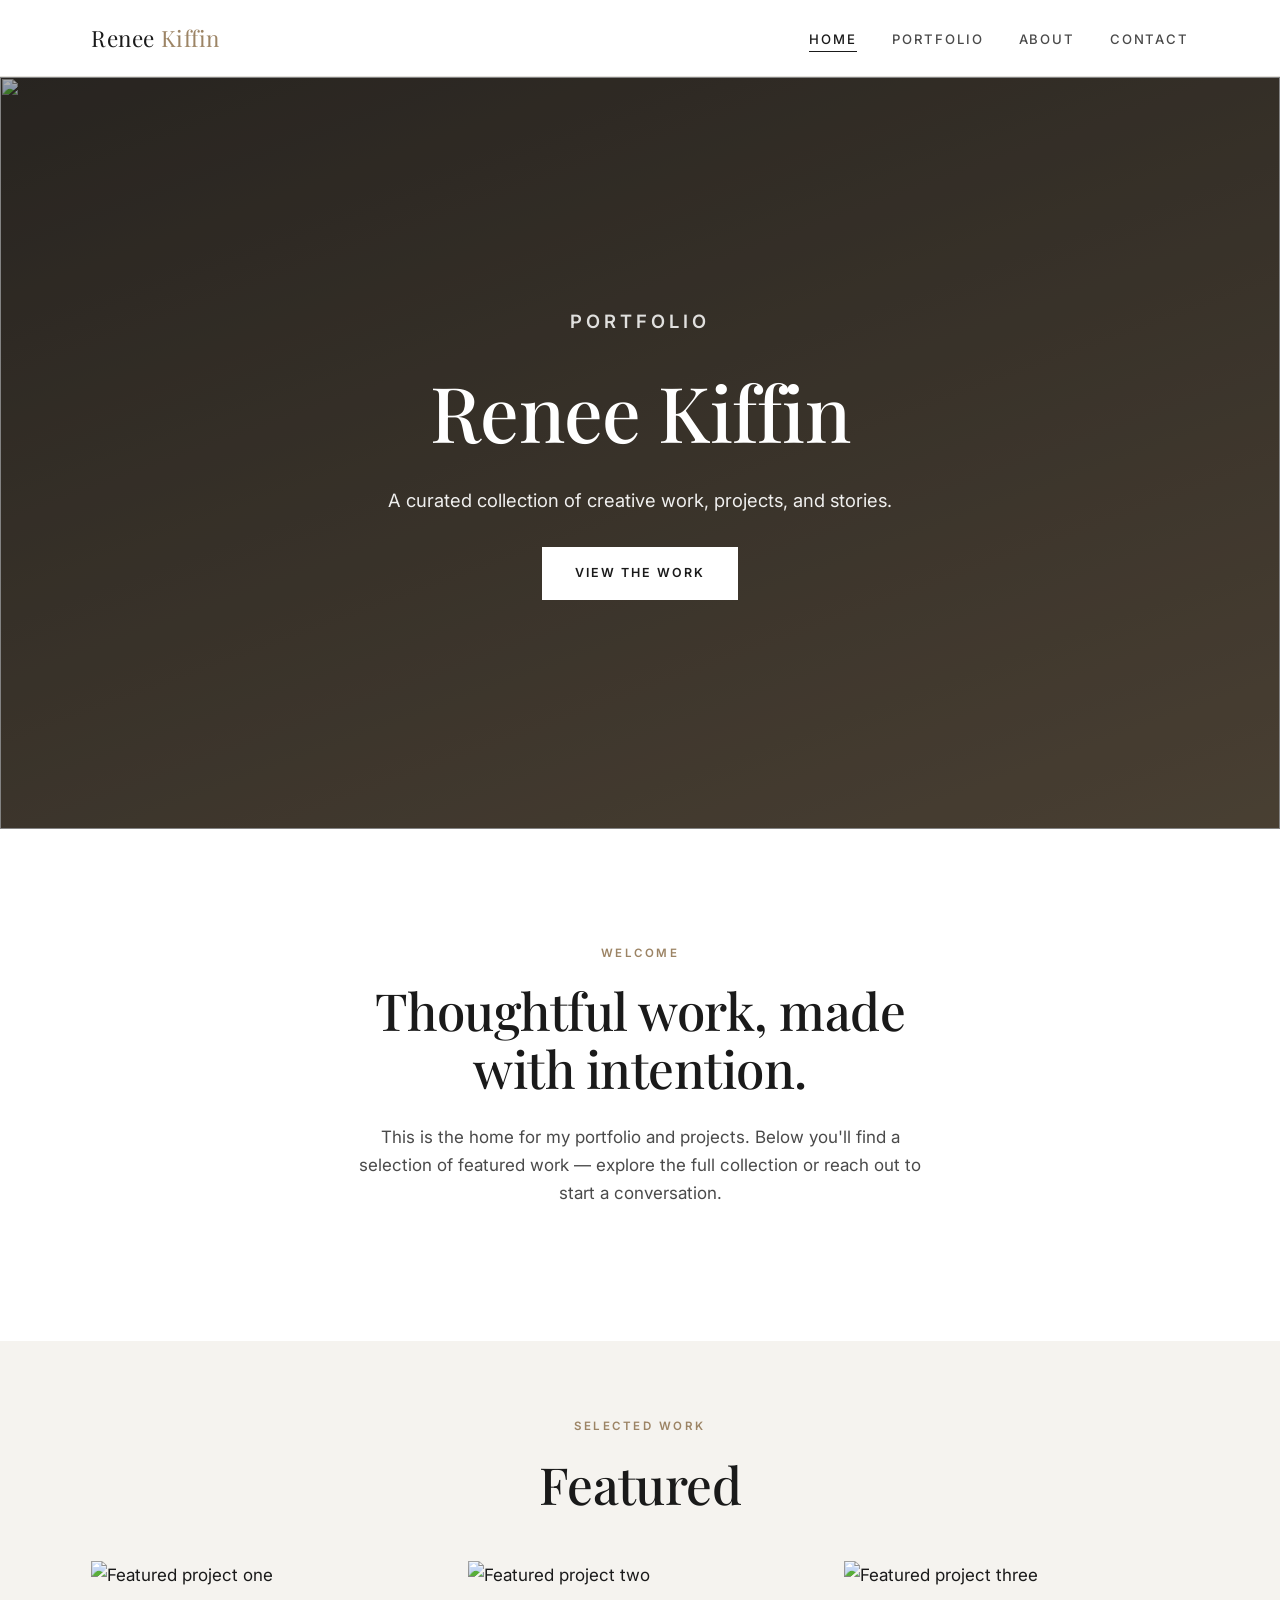
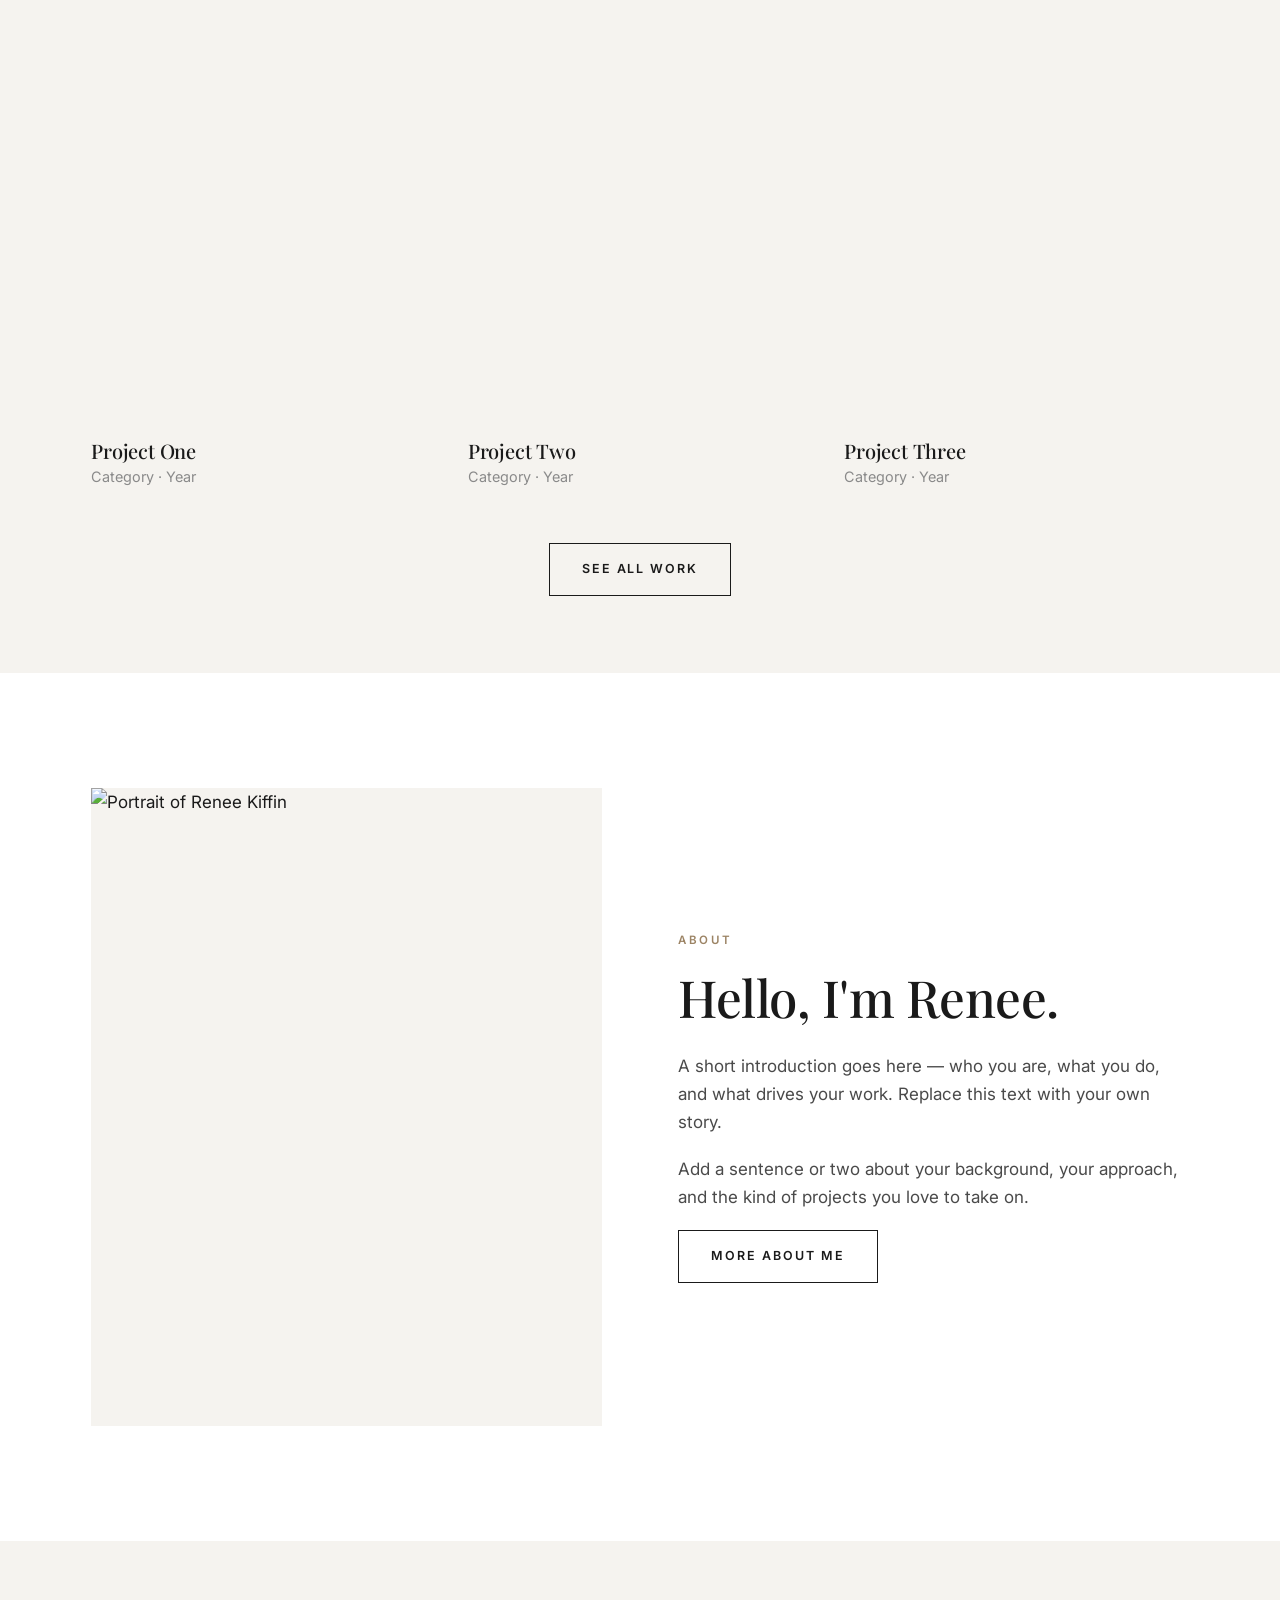
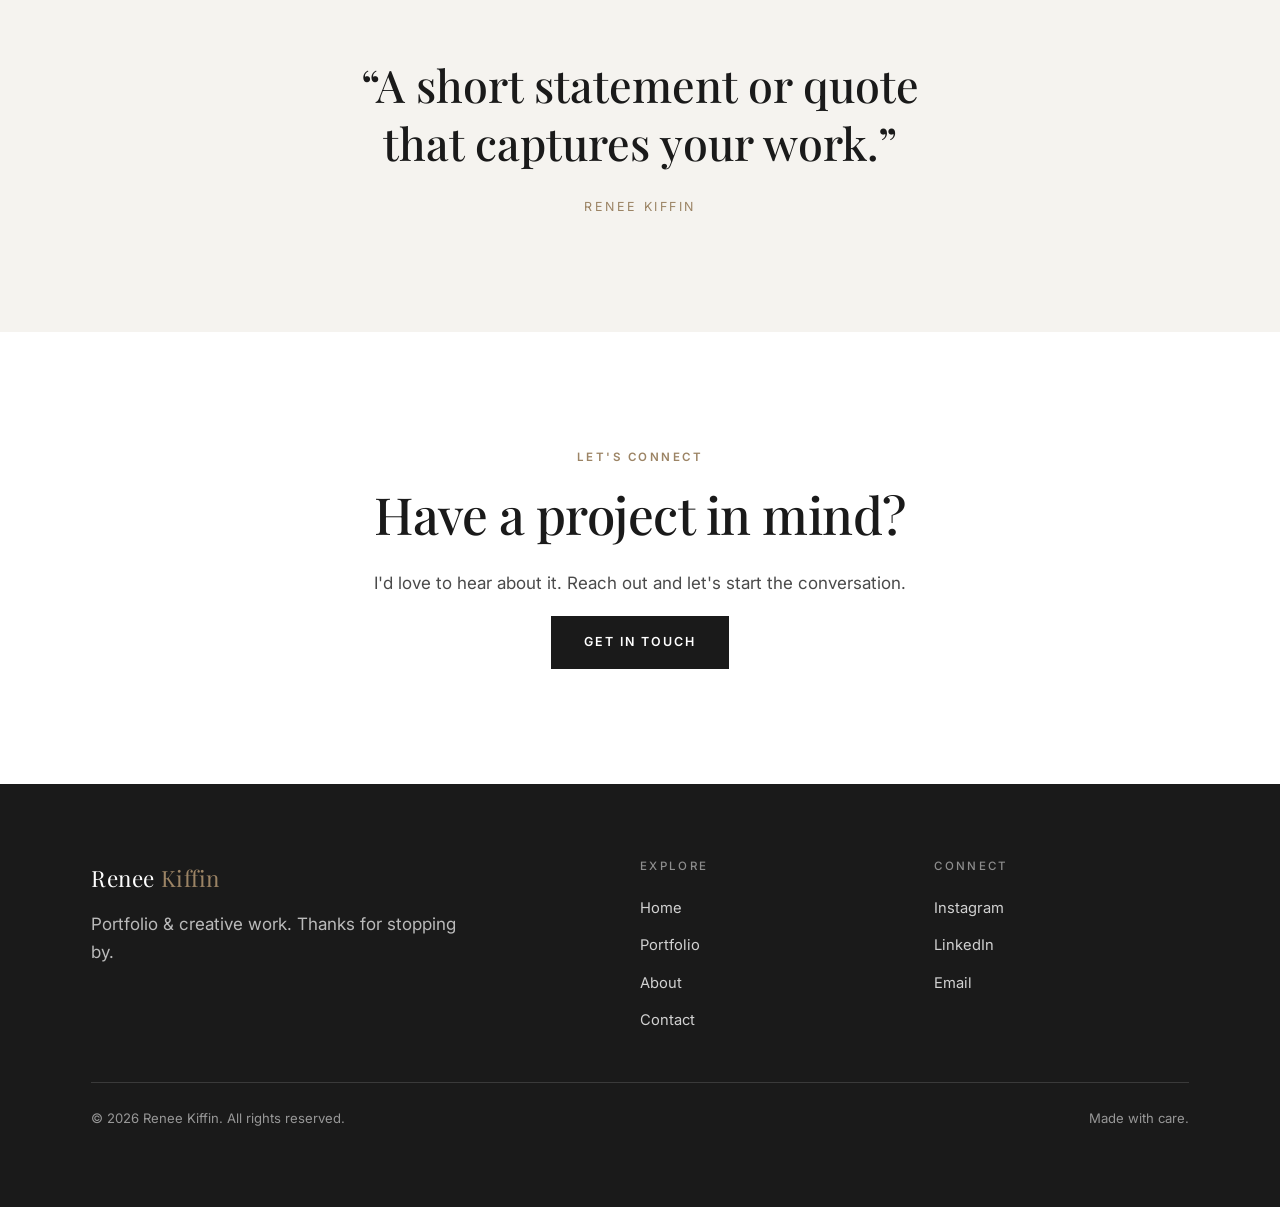
==== index.html @ 694e3717 "Scaffold Squarespace-style portfolio site structure Add a static, dependency-free rebuild of the ren" ====
<!DOCTYPE html>
<html lang="en">
<head>
  <meta charset="UTF-8" />
  <meta name="viewport" content="width=device-width, initial-scale=1.0" />
  <title>Renee Kiffin</title>
  <meta name="description" content="Renee Kiffin — portfolio and creative work." />

  <link rel="preconnect" href="https://fonts.googleapis.com" />
  <link rel="preconnect" href="https://fonts.gstatic.com" crossorigin />
  <link
    href="https://fonts.googleapis.com/css2?family=Playfair+Display:wght@400;500;600&family=Inter:wght@400;500;600&display=swap"
    rel="stylesheet" />
  <link rel="stylesheet" href="css/styles.css" />
</head>
<body>

  <!-- ===================== HEADER ===================== -->
  <header class="site-header">
    <div class="container nav">
      <a class="brand" href="index.html">Renee <span>Kiffin</span></a>
      <button class="nav-toggle" aria-label="Menu" aria-expanded="false">
        <span></span><span></span><span></span>
      </button>
      <ul class="nav-links">
        <li><a href="index.html" aria-current="page">Home</a></li>
        <li><a href="portfolio.html">Portfolio</a></li>
        <li><a href="about.html">About</a></li>
        <li><a href="contact.html">Contact</a></li>
      </ul>
    </div>
  </header>

  <main>
    <!-- ===================== HERO ===================== -->
    <section class="hero">
      <div class="hero__media">
        <img src="images/hero.jpg" alt="" data-ph="Hero image" />
      </div>
      <div class="hero__inner">
        <p class="eyebrow">Portfolio</p>
        <h1>Renee Kiffin</h1>
        <p>A curated collection of creative work, projects, and stories.</p>
        <a class="btn" href="portfolio.html">View the work</a>
      </div>
    </section>

    <!-- ===================== INTRO ===================== -->
    <section class="section">
      <div class="container center measure">
        <p class="eyebrow">Welcome</p>
        <h2>Thoughtful work, made with intention.</h2>
        <p>
          This is the home for my portfolio and projects. Below you'll find a
          selection of featured work — explore the full collection or reach out
          to start a conversation.
        </p>
      </div>
    </section>

    <!-- ===================== FEATURED GRID ===================== -->
    <section class="section section--alt section--tight">
      <div class="container">
        <div class="center" style="margin-bottom: 3rem;">
          <p class="eyebrow">Selected work</p>
          <h2>Featured</h2>
        </div>

        <div class="grid grid--3">
          <a class="card reveal" href="portfolio.html">
            <div class="card__img"><img src="images/featured-1.jpg" alt="Featured project one" data-ph="Featured 1" /></div>
            <div class="card__body"><h3>Project One</h3><p>Category · Year</p></div>
          </a>
          <a class="card reveal" href="portfolio.html">
            <div class="card__img"><img src="images/featured-2.jpg" alt="Featured project two" data-ph="Featured 2" /></div>
            <div class="card__body"><h3>Project Two</h3><p>Category · Year</p></div>
          </a>
          <a class="card reveal" href="portfolio.html">
            <div class="card__img"><img src="images/featured-3.jpg" alt="Featured project three" data-ph="Featured 3" /></div>
            <div class="card__body"><h3>Project Three</h3><p>Category · Year</p></div>
          </a>
        </div>

        <div class="center" style="margin-top: 3rem;">
          <a class="btn btn--ghost" href="portfolio.html">See all work</a>
        </div>
      </div>
    </section>

    <!-- ===================== ABOUT SPLIT ===================== -->
    <section class="section">
      <div class="container split">
        <div class="split__media reveal">
          <img src="images/about-portrait.jpg" alt="Portrait of Renee Kiffin" data-ph="About portrait" />
        </div>
        <div class="reveal">
          <p class="eyebrow">About</p>
          <h2>Hello, I'm Renee.</h2>
          <p>
            A short introduction goes here — who you are, what you do, and what
            drives your work. Replace this text with your own story.
          </p>
          <p>
            Add a sentence or two about your background, your approach, and the
            kind of projects you love to take on.
          </p>
          <a class="btn btn--ghost" href="about.html">More about me</a>
        </div>
      </div>
    </section>

    <!-- ===================== STATEMENT ===================== -->
    <section class="section section--alt statement">
      <div class="container">
        <blockquote>&ldquo;A short statement or quote that captures your work.&rdquo;</blockquote>
        <cite>Renee Kiffin</cite>
      </div>
    </section>

    <!-- ===================== CTA ===================== -->
    <section class="section center">
      <div class="container measure center">
        <p class="eyebrow">Let's connect</p>
        <h2>Have a project in mind?</h2>
        <p>I'd love to hear about it. Reach out and let's start the conversation.</p>
        <a class="btn" href="contact.html">Get in touch</a>
      </div>
    </section>
  </main>

  <!-- ===================== FOOTER ===================== -->
  <footer class="site-footer">
    <div class="container">
      <div class="footer-grid">
        <div>
          <a class="brand" href="index.html">Renee <span>Kiffin</span></a>
          <p style="color: rgba(255,255,255,.7); max-width: 34ch;">
            Portfolio &amp; creative work. Thanks for stopping by.
          </p>
        </div>
        <div>
          <h4>Explore</h4>
          <ul class="footer-links">
            <li><a href="index.html">Home</a></li>
            <li><a href="portfolio.html">Portfolio</a></li>
            <li><a href="about.html">About</a></li>
            <li><a href="contact.html">Contact</a></li>
          </ul>
        </div>
        <div>
          <h4>Connect</h4>
          <ul class="footer-links">
            <li><a href="#">Instagram</a></li>
            <li><a href="#">LinkedIn</a></li>
            <li><a href="contact.html">Email</a></li>
          </ul>
        </div>
      </div>
      <div class="footer-bottom">
        <span>&copy; <span data-year>2026</span> Renee Kiffin. All rights reserved.</span>
        <span>Made with care.</span>
      </div>
    </div>
  </footer>

  <script src="js/main.js"></script>
</body>
</html>
---- css/styles.css ----
/* ==========================================================================
   Renee Kiffin — Portfolio
   Squarespace-style static clone
   Design tokens + base styles + components
   ========================================================================== */

:root {
  /* Palette */
  --color-bg: #ffffff;
  --color-bg-alt: #f5f3ef;
  --color-ink: #1a1a1a;
  --color-ink-soft: #4a4a4a;
  --color-muted: #8a8a8a;
  --color-line: #e4e1db;
  --color-accent: #9c8465;

  /* Typography */
  --font-display: "Playfair Display", Georgia, "Times New Roman", serif;
  --font-body: "Inter", -apple-system, BlinkMacSystemFont, "Segoe UI", Helvetica, Arial, sans-serif;

  /* Layout */
  --maxw: 1200px;
  --gutter: clamp(1.25rem, 4vw, 4rem);
  --nav-h: 76px;

  /* Motion */
  --ease: cubic-bezier(0.22, 1, 0.36, 1);
}

/* ------- Reset-ish ------- */
*,
*::before,
*::after { box-sizing: border-box; }

html { -webkit-text-size-adjust: 100%; scroll-behavior: smooth; }

body {
  margin: 0;
  font-family: var(--font-body);
  color: var(--color-ink);
  background: var(--color-bg);
  line-height: 1.65;
  font-size: 17px;
  -webkit-font-smoothing: antialiased;
}

img { max-width: 100%; display: block; }

a { color: inherit; text-decoration: none; }

h1, h2, h3, h4 {
  font-family: var(--font-display);
  font-weight: 500;
  line-height: 1.12;
  margin: 0 0 0.5em;
  letter-spacing: -0.01em;
}

h1 { font-size: clamp(2.6rem, 6vw, 5rem); }
h2 { font-size: clamp(2rem, 4vw, 3.25rem); }
h3 { font-size: clamp(1.4rem, 2.4vw, 1.9rem); }

p { margin: 0 0 1.1em; color: var(--color-ink-soft); }

.eyebrow {
  font-family: var(--font-body);
  text-transform: uppercase;
  letter-spacing: 0.22em;
  font-size: 0.72rem;
  font-weight: 600;
  color: var(--color-accent);
  margin: 0 0 1.2rem;
}

/* ------- Layout helpers ------- */
.container {
  width: 100%;
  max-width: var(--maxw);
  margin-inline: auto;
  padding-inline: var(--gutter);
}

.section { padding-block: clamp(4rem, 9vw, 8rem); }
.section--alt { background: var(--color-bg-alt); }
.section--tight { padding-block: clamp(3rem, 6vw, 5rem); }

.center { text-align: center; }
.measure { max-width: 62ch; }
.measure.center { margin-inline: auto; }

/* ------- Buttons ------- */
.btn {
  display: inline-block;
  font-family: var(--font-body);
  font-size: 0.78rem;
  font-weight: 600;
  letter-spacing: 0.16em;
  text-transform: uppercase;
  padding: 0.95rem 2rem;
  border: 1px solid var(--color-ink);
  background: var(--color-ink);
  color: #fff;
  transition: background 0.3s var(--ease), color 0.3s var(--ease);
  cursor: pointer;
}
.btn:hover { background: transparent; color: var(--color-ink); }

.btn--ghost {
  background: transparent;
  color: var(--color-ink);
}
.btn--ghost:hover { background: var(--color-ink); color: #fff; }

/* ==========================================================================
   Header / Navigation
   ========================================================================== */
.site-header {
  position: sticky;
  top: 0;
  z-index: 50;
  background: rgba(255, 255, 255, 0.9);
  backdrop-filter: saturate(180%) blur(12px);
  border-bottom: 1px solid var(--color-line);
}

.nav {
  height: var(--nav-h);
  display: flex;
  align-items: center;
  justify-content: space-between;
}

.brand {
  font-family: var(--font-display);
  font-size: 1.4rem;
  letter-spacing: 0.02em;
}
.brand span { color: var(--color-accent); }

.nav-links {
  display: flex;
  gap: 2.2rem;
  list-style: none;
  margin: 0;
  padding: 0;
}
.nav-links a {
  font-size: 0.82rem;
  letter-spacing: 0.14em;
  text-transform: uppercase;
  font-weight: 500;
  color: var(--color-ink-soft);
  position: relative;
  padding-block: 0.3rem;
}
.nav-links a::after {
  content: "";
  position: absolute;
  left: 0; bottom: 0;
  width: 100%; height: 1px;
  background: var(--color-ink);
  transform: scaleX(0);
  transform-origin: right;
  transition: transform 0.3s var(--ease);
}
.nav-links a:hover::after,
.nav-links a[aria-current="page"]::after { transform: scaleX(1); transform-origin: left; }
.nav-links a[aria-current="page"] { color: var(--color-ink); }

.nav-toggle {
  display: none;
  background: none;
  border: 0;
  width: 40px; height: 40px;
  cursor: pointer;
  flex-direction: column;
  justify-content: center;
  gap: 5px;
}
.nav-toggle span {
  display: block;
  height: 1.5px;
  width: 24px;
  background: var(--color-ink);
  transition: transform 0.3s var(--ease), opacity 0.3s var(--ease);
}

/* ==========================================================================
   Hero
   ========================================================================== */
.hero {
  position: relative;
  min-height: calc(92vh - var(--nav-h));
  display: grid;
  place-items: center;
  text-align: center;
  color: #fff;
  overflow: hidden;
}
.hero__media {
  position: absolute;
  inset: 0;
  background: linear-gradient(160deg, #3a352f, #6b5d4a);
}
.hero__media img {
  width: 100%;
  height: 100%;
  object-fit: cover;
}
.hero__media::after {
  content: "";
  position: absolute;
  inset: 0;
  background: rgba(0, 0, 0, 0.32);
}
.hero__inner {
  position: relative;
  z-index: 2;
  padding-inline: var(--gutter);
  max-width: 900px;
}
.hero .eyebrow { color: rgba(255, 255, 255, 0.85); }
.hero h1 { color: #fff; margin-bottom: 0.4em; }
.hero p { color: rgba(255, 255, 255, 0.92); font-size: 1.15rem; margin-bottom: 2rem; }
.hero .btn { border-color: #fff; background: #fff; color: var(--color-ink); }
.hero .btn:hover { background: transparent; color: #fff; }

/* ==========================================================================
   Intro / About split
   ========================================================================== */
.split {
  display: grid;
  grid-template-columns: 1fr 1fr;
  gap: clamp(2rem, 6vw, 5rem);
  align-items: center;
}
.split--reverse .split__media { order: 2; }
.split__media {
  aspect-ratio: 4 / 5;
  background: var(--color-bg-alt);
  overflow: hidden;
}
.split__media img { width: 100%; height: 100%; object-fit: cover; }

/* ==========================================================================
   Gallery grid
   ========================================================================== */
.grid {
  display: grid;
  grid-template-columns: repeat(auto-fill, minmax(280px, 1fr));
  gap: clamp(1rem, 2.5vw, 2rem);
}
.grid--3 { grid-template-columns: repeat(3, 1fr); }
.grid--2 { grid-template-columns: repeat(2, 1fr); }

.card {
  display: block;
  position: relative;
  overflow: hidden;
  background: var(--color-bg-alt);
}
.card__img {
  aspect-ratio: 3 / 4;
  overflow: hidden;
}
.card--wide .card__img { aspect-ratio: 3 / 2; }
.card__img img {
  width: 100%;
  height: 100%;
  object-fit: cover;
  transition: transform 0.7s var(--ease);
}
.card:hover .card__img img { transform: scale(1.05); }
.card__body {
  padding: 1.2rem 0 0.4rem;
}
.card__body h3 { margin-bottom: 0.15em; font-size: 1.25rem; }
.card__body p { margin: 0; font-size: 0.9rem; color: var(--color-muted); }

/* ==========================================================================
   Image placeholder styling (before real images are added)
   ========================================================================== */
.ph {
  width: 100%;
  height: 100%;
  min-height: 220px;
  display: grid;
  place-items: center;
  background:
    repeating-linear-gradient(
      45deg,
      #ece8e1,
      #ece8e1 12px,
      #e4dfd6 12px,
      #e4dfd6 24px
    );
  color: var(--color-muted);
  font-size: 0.75rem;
  letter-spacing: 0.16em;
  text-transform: uppercase;
  text-align: center;
  padding: 1rem;
}

/* ==========================================================================
   Quote / statement band
   ========================================================================== */
.statement {
  text-align: center;
}
.statement blockquote {
  font-family: var(--font-display);
  font-size: clamp(1.6rem, 3.6vw, 2.8rem);
  line-height: 1.28;
  margin: 0 auto;
  max-width: 20ch;
  font-weight: 500;
}
.statement cite {
  display: block;
  margin-top: 1.6rem;
  font-family: var(--font-body);
  font-style: normal;
  font-size: 0.78rem;
  letter-spacing: 0.2em;
  text-transform: uppercase;
  color: var(--color-accent);
}

/* ==========================================================================
   Contact / form
   ========================================================================== */
.form {
  display: grid;
  gap: 1.4rem;
  max-width: 640px;
  margin-inline: auto;
}
.form__row {
  display: grid;
  grid-template-columns: 1fr 1fr;
  gap: 1.4rem;
}
.field { display: grid; gap: 0.5rem; }
.field label {
  font-size: 0.72rem;
  letter-spacing: 0.16em;
  text-transform: uppercase;
  font-weight: 600;
  color: var(--color-ink-soft);
}
.field input,
.field textarea {
  font-family: var(--font-body);
  font-size: 1rem;
  padding: 0.85rem 1rem;
  border: 1px solid var(--color-line);
  background: var(--color-bg);
  color: var(--color-ink);
  border-radius: 0;
  transition: border-color 0.25s var(--ease);
}
.field input:focus,
.field textarea:focus { outline: none; border-color: var(--color-ink); }
.field textarea { resize: vertical; min-height: 140px; }

/* ==========================================================================
   Footer
   ========================================================================== */
.site-footer {
  background: var(--color-ink);
  color: rgba(255, 255, 255, 0.8);
  padding-block: clamp(3rem, 6vw, 5rem);
}
.site-footer a { color: #fff; }
.footer-grid {
  display: grid;
  grid-template-columns: 2fr 1fr 1fr;
  gap: 2.5rem;
}
.site-footer h4 {
  font-family: var(--font-body);
  font-size: 0.72rem;
  letter-spacing: 0.2em;
  text-transform: uppercase;
  color: rgba(255, 255, 255, 0.5);
  margin-bottom: 1.2rem;
}
.site-footer .brand { color: #fff; margin-bottom: 0.8rem; display: inline-block; }
.footer-links { list-style: none; margin: 0; padding: 0; display: grid; gap: 0.6rem; }
.footer-links a { color: rgba(255, 255, 255, 0.8); font-size: 0.92rem; }
.footer-links a:hover { color: #fff; }
.footer-bottom {
  margin-top: 3rem;
  padding-top: 1.6rem;
  border-top: 1px solid rgba(255, 255, 255, 0.14);
  display: flex;
  justify-content: space-between;
  gap: 1rem;
  flex-wrap: wrap;
  font-size: 0.82rem;
  color: rgba(255, 255, 255, 0.55);
}

/* ==========================================================================
   Utilities / reveal animation
   ========================================================================== */
.reveal {
  opacity: 0;
  transform: translateY(24px);
  transition: opacity 0.8s var(--ease), transform 0.8s var(--ease);
}
.reveal.is-visible { opacity: 1; transform: none; }

/* ==========================================================================
   Responsive
   ========================================================================== */
@media (max-width: 860px) {
  .nav-links {
    position: fixed;
    inset: var(--nav-h) 0 auto 0;
    background: #fff;
    flex-direction: column;
    gap: 0;
    padding: 1rem var(--gutter) 2rem;
    border-bottom: 1px solid var(--color-line);
    transform: translateY(-120%);
    transition: transform 0.35s var(--ease);
  }
  .nav-links.is-open { transform: translateY(0); }
  .nav-links li { border-bottom: 1px solid var(--color-line); }
  .nav-links a { display: block; padding: 1rem 0; }
  .nav-toggle { display: flex; }

  .split { grid-template-columns: 1fr; }
  .split--reverse .split__media { order: 0; }
  .grid--3, .grid--2 { grid-template-columns: 1fr 1fr; }
  .footer-grid { grid-template-columns: 1fr; gap: 2rem; }
  .form__row { grid-template-columns: 1fr; }
}

@media (max-width: 520px) {
  .grid--3, .grid--2 { grid-template-columns: 1fr; }
}
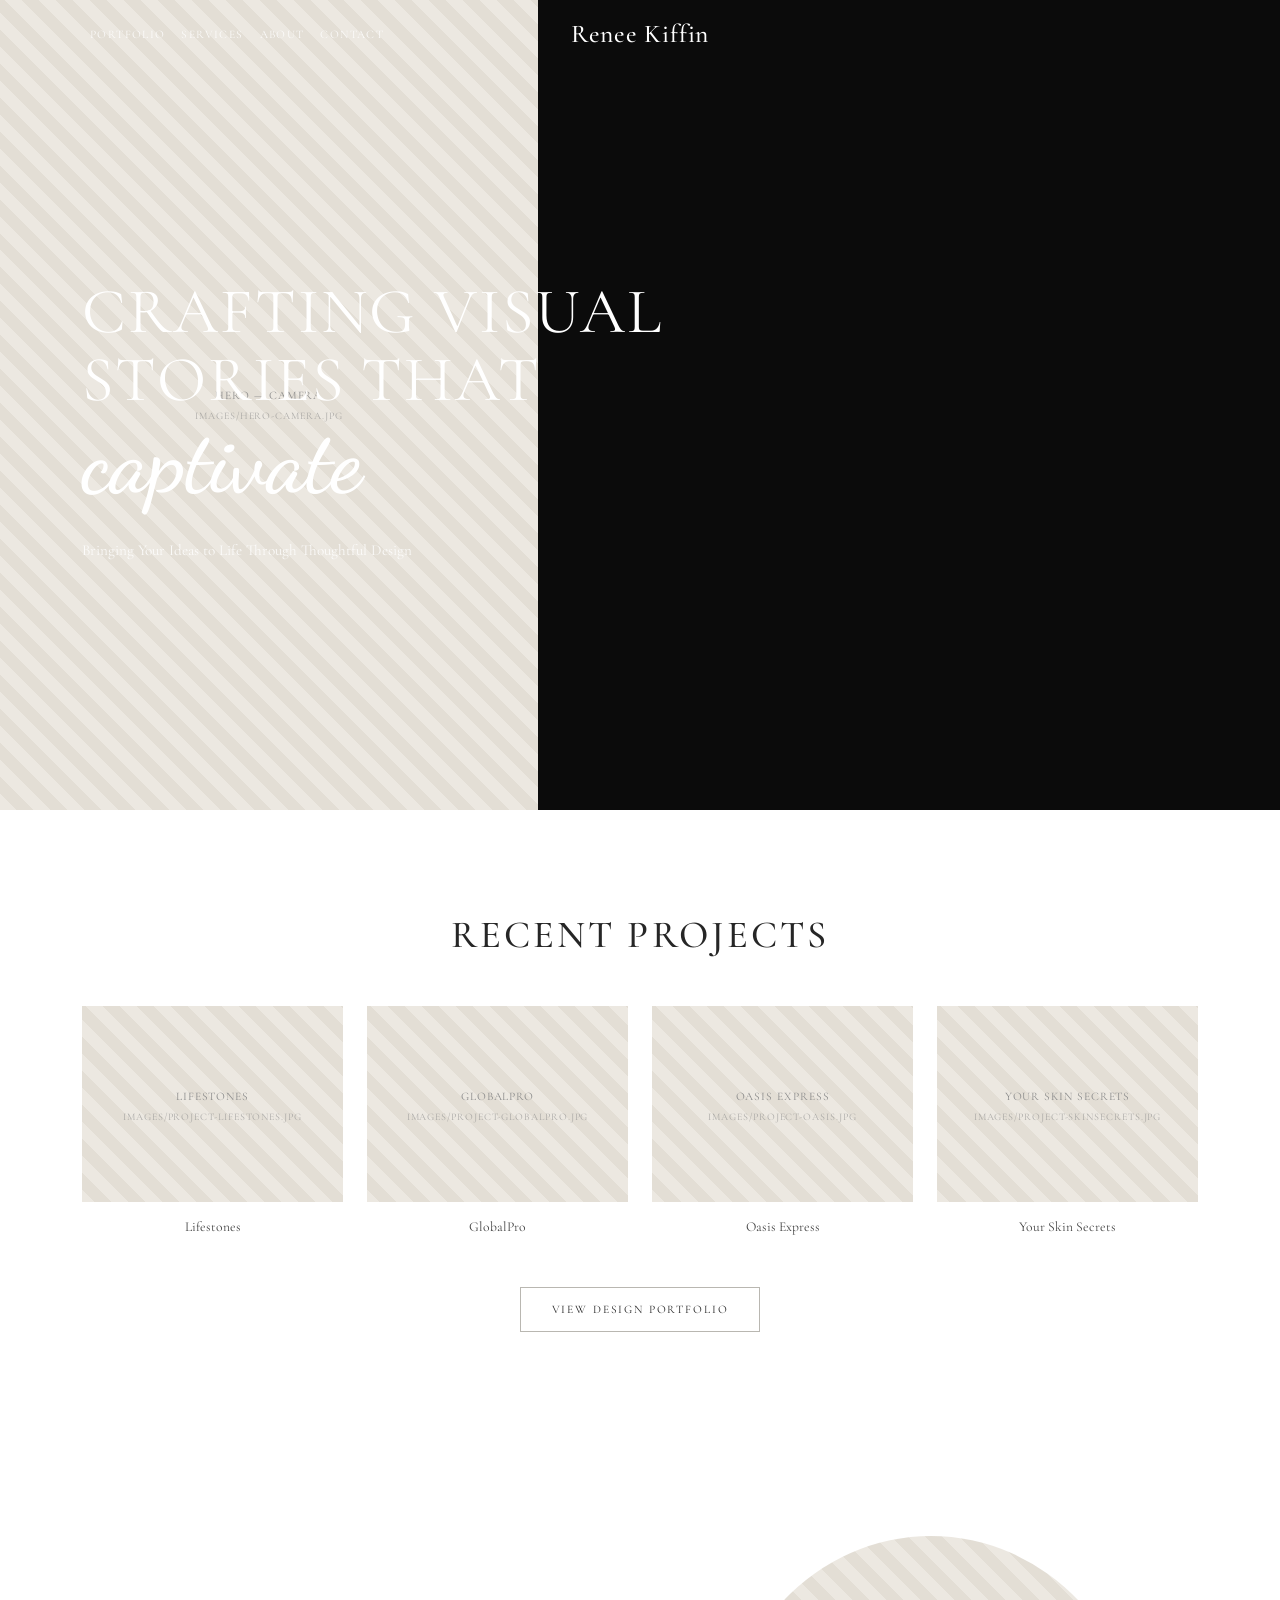
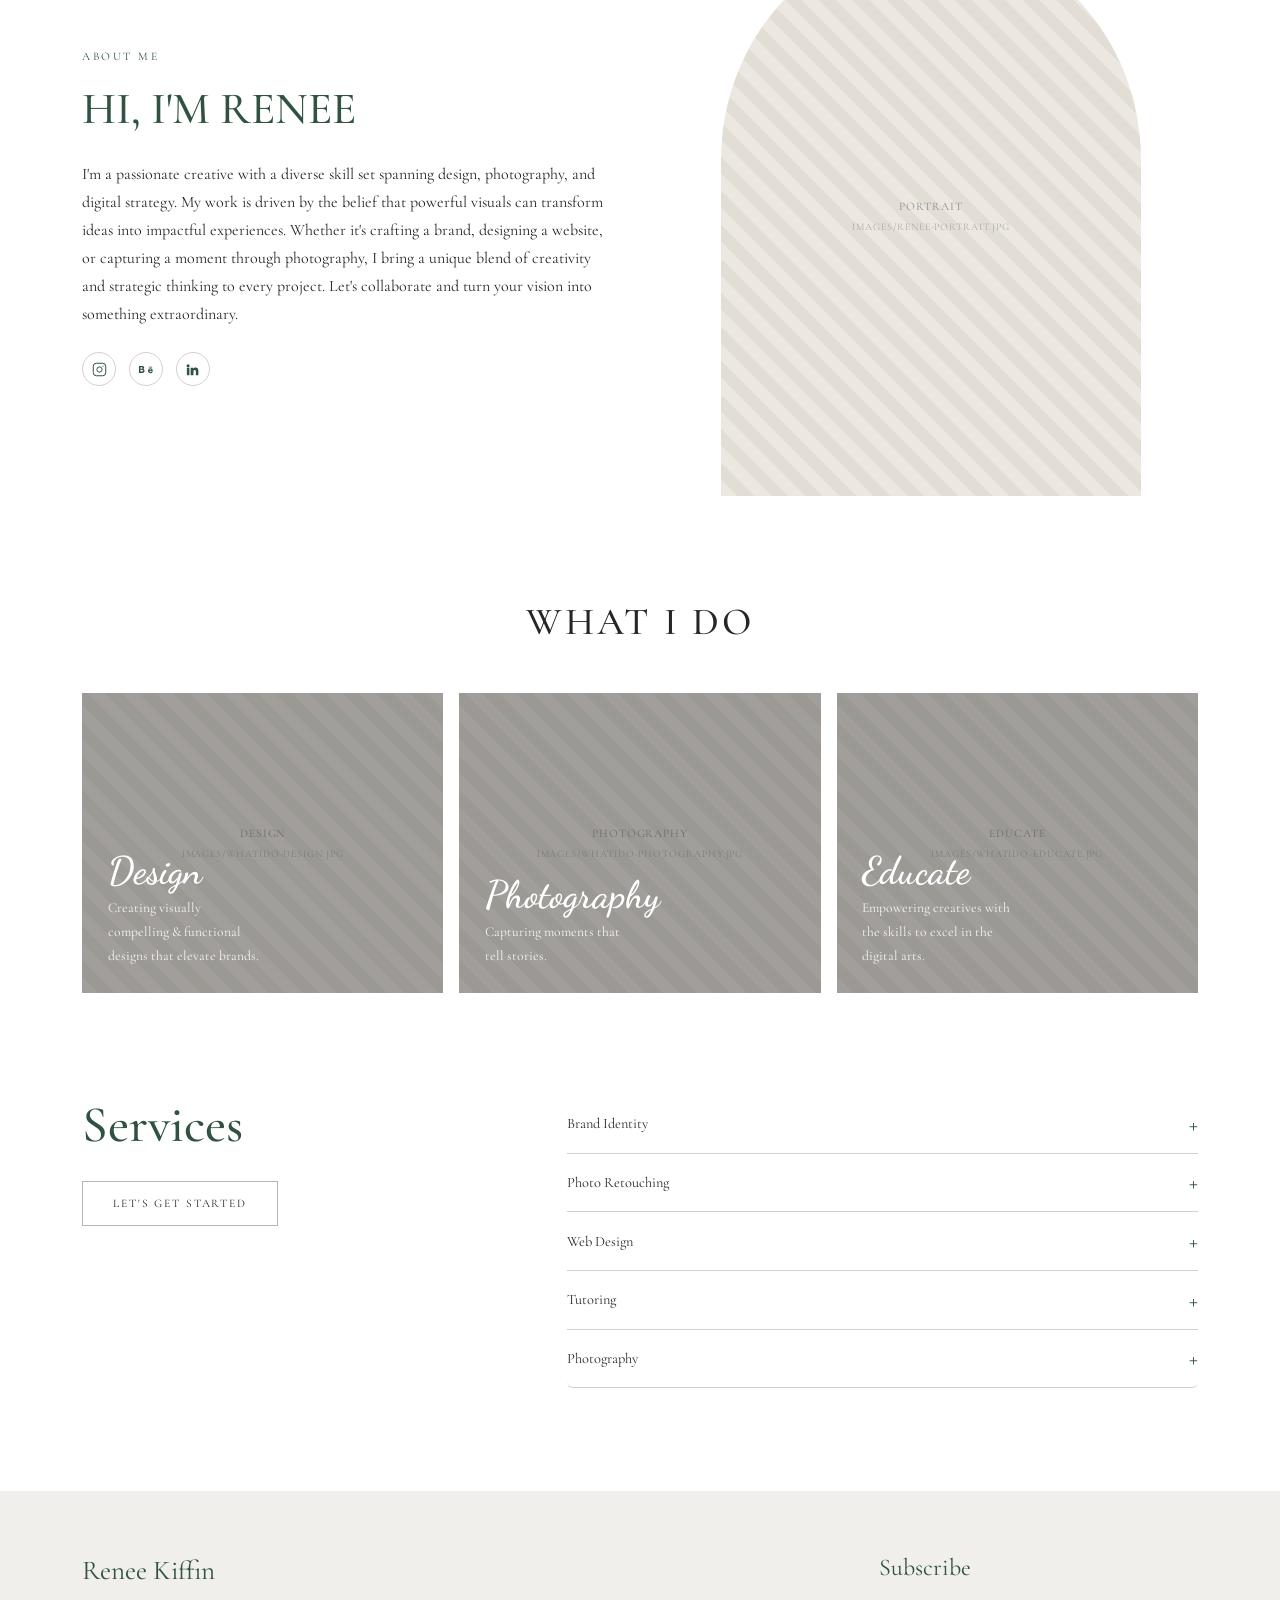
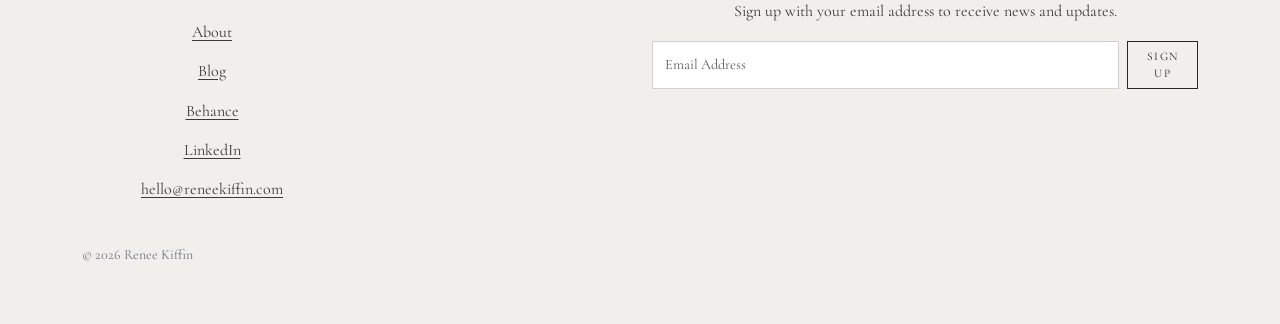
==== commit 9e9392a3: "Rebuild as Bootstrap 5 site matching reneekiffin.com - Vendor Bootstrap 5.3.3 locally (vendor/bootst" ====
--- a/index.html
+++ b/index.html
@@ -4,165 +4,242 @@
   <meta charset="UTF-8" />
   <meta name="viewport" content="width=device-width, initial-scale=1.0" />
   <title>Renee Kiffin</title>
-  <meta name="description" content="Renee Kiffin — portfolio and creative work." />
+  <meta name="description" content="Renee Kiffin — creative specializing in graphic design, photography, and digital strategy." />
 
   <link rel="preconnect" href="https://fonts.googleapis.com" />
   <link rel="preconnect" href="https://fonts.gstatic.com" crossorigin />
-  <link
-    href="https://fonts.googleapis.com/css2?family=Playfair+Display:wght@400;500;600&family=Inter:wght@400;500;600&display=swap"
-    rel="stylesheet" />
-  <link rel="stylesheet" href="css/styles.css" />
+  <link href="https://fonts.googleapis.com/css2?family=Cormorant+Garamond:ital,wght@0,400;0,500;0,600;1,500&family=Dancing+Script:wght@500;600;700&family=Cutive+Mono&display=swap" rel="stylesheet" />
+  <link rel="stylesheet" href="vendor/bootstrap/bootstrap.min.css" />
+  <link rel="stylesheet" href="css/custom.css" />
 </head>
 <body>
 
-  <!-- ===================== HEADER ===================== -->
-  <header class="site-header">
-    <div class="container nav">
-      <a class="brand" href="index.html">Renee <span>Kiffin</span></a>
-      <button class="nav-toggle" aria-label="Menu" aria-expanded="false">
-        <span></span><span></span><span></span>
-      </button>
-      <ul class="nav-links">
-        <li><a href="index.html" aria-current="page">Home</a></li>
-        <li><a href="portfolio.html">Portfolio</a></li>
-        <li><a href="about.html">About</a></li>
-        <li><a href="contact.html">Contact</a></li>
-      </ul>
-    </div>
-  </header>
-
-  <main>
-    <!-- ===================== HERO ===================== -->
-    <section class="hero">
-      <div class="hero__media">
-        <img src="images/hero.jpg" alt="" data-ph="Hero image" />
-      </div>
-      <div class="hero__inner">
-        <p class="eyebrow">Portfolio</p>
-        <h1>Renee Kiffin</h1>
-        <p>A curated collection of creative work, projects, and stories.</p>
-        <a class="btn" href="portfolio.html">View the work</a>
-      </div>
-    </section>
-
-    <!-- ===================== INTRO ===================== -->
-    <section class="section">
-      <div class="container center measure">
-        <p class="eyebrow">Welcome</p>
-        <h2>Thoughtful work, made with intention.</h2>
-        <p>
-          This is the home for my portfolio and projects. Below you'll find a
-          selection of featured work — explore the full collection or reach out
-          to start a conversation.
-        </p>
-      </div>
-    </section>
-
-    <!-- ===================== FEATURED GRID ===================== -->
-    <section class="section section--alt section--tight">
-      <div class="container">
-        <div class="center" style="margin-bottom: 3rem;">
-          <p class="eyebrow">Selected work</p>
-          <h2>Featured</h2>
-        </div>
-
-        <div class="grid grid--3">
-          <a class="card reveal" href="portfolio.html">
-            <div class="card__img"><img src="images/featured-1.jpg" alt="Featured project one" data-ph="Featured 1" /></div>
-            <div class="card__body"><h3>Project One</h3><p>Category · Year</p></div>
-          </a>
-          <a class="card reveal" href="portfolio.html">
-            <div class="card__img"><img src="images/featured-2.jpg" alt="Featured project two" data-ph="Featured 2" /></div>
-            <div class="card__body"><h3>Project Two</h3><p>Category · Year</p></div>
-          </a>
-          <a class="card reveal" href="portfolio.html">
-            <div class="card__img"><img src="images/featured-3.jpg" alt="Featured project three" data-ph="Featured 3" /></div>
-            <div class="card__body"><h3>Project Three</h3><p>Category · Year</p></div>
-          </a>
-        </div>
-
-        <div class="center" style="margin-top: 3rem;">
-          <a class="btn btn--ghost" href="portfolio.html">See all work</a>
-        </div>
-      </div>
-    </section>
-
-    <!-- ===================== ABOUT SPLIT ===================== -->
-    <section class="section">
-      <div class="container split">
-        <div class="split__media reveal">
-          <img src="images/about-portrait.jpg" alt="Portrait of Renee Kiffin" data-ph="About portrait" />
-        </div>
-        <div class="reveal">
-          <p class="eyebrow">About</p>
-          <h2>Hello, I'm Renee.</h2>
+  <!-- ===================== HERO + NAV ===================== -->
+  <section class="hero">
+    <div class="hero__img">
+      <img src="images/hero-camera.jpg" alt="Canon camera on a wooden surface" data-ph="Hero — camera" />
+    </div>
+
+    <nav class="navbar navbar-expand-md rk-navbar rk-navbar--over-dark">
+      <div class="container rk-nav-inner">
+        <button class="navbar-toggler" type="button" data-bs-toggle="collapse" data-bs-target="#nav" aria-controls="nav" aria-expanded="false" aria-label="Toggle navigation">
+          <span class="navbar-toggler-icon"></span>
+        </button>
+        <div class="collapse navbar-collapse" id="nav">
+          <ul class="navbar-nav">
+            <li class="nav-item"><a class="nav-link" href="portfolio.html">Portfolio</a></li>
+            <li class="nav-item"><a class="nav-link" href="index.html#services">Services</a></li>
+            <li class="nav-item"><a class="nav-link" href="about.html">About</a></li>
+            <li class="nav-item"><a class="nav-link" href="contact.html">Contact</a></li>
+          </ul>
+        </div>
+        <a class="navbar-brand" href="index.html">Renee Kiffin</a>
+      </div>
+    </nav>
+
+    <div class="container hero__content">
+      <div class="col-lg-9">
+        <h1>Crafting Visual<br />Stories That</h1>
+        <span class="script">captivate</span>
+        <p class="hero__subtitle">Bringing Your Ideas to Life Through Thoughtful Design</p>
+      </div>
+    </div>
+  </section>
+
+  <!-- ===================== RECENT PROJECTS ===================== -->
+  <section class="section">
+    <div class="container">
+      <h2 class="section-label mb-5">Recent Projects</h2>
+      <div class="row g-4">
+        <div class="col-6 col-lg-3">
+          <a class="project" href="portfolio.html">
+            <div class="project__img"><img src="images/project-lifestones.jpg" alt="Lifestones branding" data-ph="Lifestones" /></div>
+            <figcaption>Lifestones</figcaption>
+          </a>
+        </div>
+        <div class="col-6 col-lg-3">
+          <a class="project" href="portfolio.html">
+            <div class="project__img"><img src="images/project-globalpro.jpg" alt="GlobalPro branding" data-ph="GlobalPro" /></div>
+            <figcaption>GlobalPro</figcaption>
+          </a>
+        </div>
+        <div class="col-6 col-lg-3">
+          <a class="project" href="portfolio.html">
+            <div class="project__img"><img src="images/project-oasis.jpg" alt="Oasis Express packaging" data-ph="Oasis Express" /></div>
+            <figcaption>Oasis Express</figcaption>
+          </a>
+        </div>
+        <div class="col-6 col-lg-3">
+          <a class="project" href="portfolio.html">
+            <div class="project__img"><img src="images/project-skinsecrets.jpg" alt="Your Skin Secrets branding" data-ph="Your Skin Secrets" /></div>
+            <figcaption>Your Skin Secrets</figcaption>
+          </a>
+        </div>
+      </div>
+      <div class="text-center mt-5">
+        <a class="btn btn-rk btn-rk-dark" href="portfolio.html">View Design Portfolio</a>
+      </div>
+    </div>
+  </section>
+
+  <!-- ===================== ABOUT ME ===================== -->
+  <section class="section about">
+    <div class="container">
+      <div class="row align-items-center g-5">
+        <div class="col-md-6 order-2 order-md-1">
+          <p class="eyebrow mb-3">About Me</p>
+          <h2 class="mb-4">Hi, I'm Renee</h2>
           <p>
-            A short introduction goes here — who you are, what you do, and what
-            drives your work. Replace this text with your own story.
+            I'm a passionate creative with a diverse skill set spanning design,
+            photography, and digital strategy. My work is driven by the belief
+            that powerful visuals can transform ideas into impactful experiences.
+            Whether it's crafting a brand, designing a website, or capturing a
+            moment through photography, I bring a unique blend of creativity and
+            strategic thinking to every project. Let's collaborate and turn your
+            vision into something extraordinary.
           </p>
-          <p>
-            Add a sentence or two about your background, your approach, and the
-            kind of projects you love to take on.
-          </p>
-          <a class="btn btn--ghost" href="about.html">More about me</a>
-        </div>
-      </div>
-    </section>
-
-    <!-- ===================== STATEMENT ===================== -->
-    <section class="section section--alt statement">
-      <div class="container">
-        <blockquote>&ldquo;A short statement or quote that captures your work.&rdquo;</blockquote>
-        <cite>Renee Kiffin</cite>
-      </div>
-    </section>
-
-    <!-- ===================== CTA ===================== -->
-    <section class="section center">
-      <div class="container measure center">
-        <p class="eyebrow">Let's connect</p>
-        <h2>Have a project in mind?</h2>
-        <p>I'd love to hear about it. Reach out and let's start the conversation.</p>
-        <a class="btn" href="contact.html">Get in touch</a>
-      </div>
-    </section>
-  </main>
+          <div class="social-links mt-4">
+            <a href="#" aria-label="Instagram" title="Instagram">
+              <svg viewBox="0 0 24 24" fill="none" stroke="currentColor" stroke-width="1.6"><rect x="2" y="2" width="20" height="20" rx="5"/><circle cx="12" cy="12" r="4.2"/><circle cx="17.5" cy="6.5" r="1" fill="currentColor" stroke="none"/></svg>
+            </a>
+            <a href="#" aria-label="Behance" title="Behance">
+              <svg viewBox="0 0 24 24" fill="currentColor"><path d="M8.5 11.3c.9-.4 1.4-1.1 1.4-2.1 0-2-1.5-2.7-3.3-2.7H1.5v11h5.2c2 0 3.7-.9 3.7-3.1 0-1.4-.6-2.5-1.9-3.1zM3.9 8.4h2c.8 0 1.4.3 1.4 1.1 0 .8-.5 1.1-1.3 1.1H3.9zm2.3 6.7H3.9v-2.6h2.4c.9 0 1.6.4 1.6 1.3 0 .9-.7 1.3-1.7 1.3zM22.5 8.7h-5V7.4h5zM19.9 10c-2.3 0-3.9 1.7-3.9 4s1.5 4 3.9 4c1.8 0 3.1-.8 3.6-2.4h-2c-.2.5-.8.8-1.5.8-1 0-1.6-.6-1.7-1.6h5.3c.2-2.6-1.2-4.8-3.7-4.8zm-1.6 3.2c.1-.9.7-1.5 1.6-1.5.9 0 1.4.6 1.5 1.5z"/></svg>
+            </a>
+            <a href="#" aria-label="LinkedIn" title="LinkedIn">
+              <svg viewBox="0 0 24 24" fill="currentColor"><path d="M4.98 3.5a2.5 2.5 0 11-.02 5 2.5 2.5 0 01.02-5zM3 9h4v12H3zM9 9h3.8v1.7h.05c.53-1 1.83-2.05 3.77-2.05 4.03 0 4.78 2.65 4.78 6.1V21h-4v-5.4c0-1.3-.02-2.96-1.8-2.96-1.8 0-2.08 1.4-2.08 2.86V21H9z"/></svg>
+            </a>
+          </div>
+        </div>
+        <div class="col-md-6 order-1 order-md-2">
+          <div class="about__portrait mx-auto" style="max-width: 420px;">
+            <img src="images/renee-portrait.jpg" alt="Portrait of Renee Kiffin" data-ph="Portrait" />
+          </div>
+        </div>
+      </div>
+    </div>
+  </section>
+
+  <!-- ===================== WHAT I DO ===================== -->
+  <section class="section pt-0">
+    <div class="container">
+      <h2 class="section-label mb-5">What I Do</h2>
+      <div class="row g-3">
+        <div class="col-md-4">
+          <div class="dothing">
+            <img src="images/whatido-design.jpg" alt="" data-ph="Design" />
+            <div class="dothing__body">
+              <h3>Design</h3>
+              <p>Creating visually compelling &amp; functional designs that elevate brands.</p>
+            </div>
+          </div>
+        </div>
+        <div class="col-md-4">
+          <div class="dothing">
+            <img src="images/whatido-photography.jpg" alt="" data-ph="Photography" />
+            <div class="dothing__body">
+              <h3>Photography</h3>
+              <p>Capturing moments that tell stories.</p>
+            </div>
+          </div>
+        </div>
+        <div class="col-md-4">
+          <div class="dothing">
+            <img src="images/whatido-educate.jpg" alt="" data-ph="Educate" />
+            <div class="dothing__body">
+              <h3>Educate</h3>
+              <p>Empowering creatives with the skills to excel in the digital arts.</p>
+            </div>
+          </div>
+        </div>
+      </div>
+    </div>
+  </section>
+
+  <!-- ===================== SERVICES ===================== -->
+  <section class="section pt-0" id="services">
+    <div class="container">
+      <div class="row g-5">
+        <div class="col-md-5">
+          <h2 class="services__title mb-4">Services</h2>
+          <a class="btn btn-rk btn-rk-dark" href="contact.html">Let's Get Started</a>
+        </div>
+        <div class="col-md-7">
+          <div class="accordion rk-accordion" id="servicesAccordion">
+            <div class="accordion-item">
+              <h2 class="accordion-header">
+                <button class="accordion-button collapsed" type="button" data-bs-toggle="collapse" data-bs-target="#svc1">Brand Identity</button>
+              </h2>
+              <div id="svc1" class="accordion-collapse collapse" data-bs-parent="#servicesAccordion">
+                <div class="accordion-body">Logo design, visual systems, and cohesive brand guidelines that make your business memorable.</div>
+              </div>
+            </div>
+            <div class="accordion-item">
+              <h2 class="accordion-header">
+                <button class="accordion-button collapsed" type="button" data-bs-toggle="collapse" data-bs-target="#svc2">Photo Retouching</button>
+              </h2>
+              <div id="svc2" class="accordion-collapse collapse" data-bs-parent="#servicesAccordion">
+                <div class="accordion-body">Professional editing and retouching to make every image polished and print-ready.</div>
+              </div>
+            </div>
+            <div class="accordion-item">
+              <h2 class="accordion-header">
+                <button class="accordion-button collapsed" type="button" data-bs-toggle="collapse" data-bs-target="#svc3">Web Design</button>
+              </h2>
+              <div id="svc3" class="accordion-collapse collapse" data-bs-parent="#servicesAccordion">
+                <div class="accordion-body">Responsive, thoughtfully designed websites that reflect your brand and convert visitors.</div>
+              </div>
+            </div>
+            <div class="accordion-item">
+              <h2 class="accordion-header">
+                <button class="accordion-button collapsed" type="button" data-bs-toggle="collapse" data-bs-target="#svc4">Tutoring</button>
+              </h2>
+              <div id="svc4" class="accordion-collapse collapse" data-bs-parent="#servicesAccordion">
+                <div class="accordion-body">One-on-one guidance in design tools and creative fundamentals to grow your skills.</div>
+              </div>
+            </div>
+            <div class="accordion-item">
+              <h2 class="accordion-header">
+                <button class="accordion-button collapsed" type="button" data-bs-toggle="collapse" data-bs-target="#svc5">Photography</button>
+              </h2>
+              <div id="svc5" class="accordion-collapse collapse" data-bs-parent="#servicesAccordion">
+                <div class="accordion-body">Product, brand, and lifestyle photography that captures your story authentically.</div>
+              </div>
+            </div>
+          </div>
+        </div>
+      </div>
+    </div>
+  </section>
 
   <!-- ===================== FOOTER ===================== -->
   <footer class="site-footer">
     <div class="container">
-      <div class="footer-grid">
-        <div>
-          <a class="brand" href="index.html">Renee <span>Kiffin</span></a>
-          <p style="color: rgba(255,255,255,.7); max-width: 34ch;">
-            Portfolio &amp; creative work. Thanks for stopping by.
-          </p>
-        </div>
-        <div>
-          <h4>Explore</h4>
-          <ul class="footer-links">
-            <li><a href="index.html">Home</a></li>
-            <li><a href="portfolio.html">Portfolio</a></li>
+      <div class="row gy-4">
+        <div class="col-md-6">
+          <div class="footer-brand mb-4">Renee Kiffin</div>
+          <ul class="footer-links text-center" style="max-width: 260px;">
             <li><a href="about.html">About</a></li>
-            <li><a href="contact.html">Contact</a></li>
+            <li><a href="#">Blog</a></li>
+            <li><a href="#">Behance</a></li>
+            <li><a href="#">LinkedIn</a></li>
+            <li><a href="mailto:hello@reneekiffin.com">hello@reneekiffin.com</a></li>
           </ul>
         </div>
-        <div>
-          <h4>Connect</h4>
-          <ul class="footer-links">
-            <li><a href="#">Instagram</a></li>
-            <li><a href="#">LinkedIn</a></li>
-            <li><a href="contact.html">Email</a></li>
-          </ul>
-        </div>
-      </div>
-      <div class="footer-bottom">
-        <span>&copy; <span data-year>2026</span> Renee Kiffin. All rights reserved.</span>
-        <span>Made with care.</span>
-      </div>
+        <div class="col-md-6 subscribe text-center">
+          <div class="subscribe-title mb-2">Subscribe</div>
+          <p class="mb-3">Sign up with your email address to receive news and updates.</p>
+          <form class="d-flex justify-content-center" data-stub-form="Thanks for subscribing!">
+            <input type="email" class="form-control me-2" placeholder="Email Address" aria-label="Email Address" required />
+            <button class="btn" type="submit">Sign Up</button>
+          </form>
+          <p data-form-note hidden class="mt-2 small text-green mb-0"></p>
+        </div>
+      </div>
+      <div class="mt-4 pt-3 small text-secondary">&copy; <span data-year>2026</span> Renee Kiffin</div>
     </div>
   </footer>
 
+  <script src="vendor/bootstrap/bootstrap.bundle.min.js"></script>
   <script src="js/main.js"></script>
 </body>
 </html>
--- a/css/custom.css
+++ b/css/custom.css
@@ -0,0 +1,398 @@
+/* ==========================================================================
+   Renee Kiffin — Portfolio
+   Custom theme layered on top of Bootstrap 5.
+   All brand tokens (color/type) live here so edits stay in one place.
+   Font pairing: Cormorant Garamond (serif display) + Dancing Script
+   (script accents) + Cutive Mono (typewriter body/UI).
+   ========================================================================== */
+
+/* ---- Brand fonts (self-hosted on Renee's Squarespace CDN) ----------------
+   These are the exact fonts used on reneekiffin.com. To fully self-host them,
+   download each .otf into a local /fonts folder and repoint the src URLs. */
+@font-face {
+  font-family: "Celesta-Medium";
+  src: url("https://static1.squarespace.com/static/661529ae52f1877956f2ce17/t/6622c51a74e9b17a8a8a68e1/1713554714670/Celesta-Medium.otf");
+  font-display: swap;
+}
+@font-face {
+  font-family: "Celesta-Bold";
+  src: url("https://static1.squarespace.com/static/661529ae52f1877956f2ce17/t/6622c51a4e6ac81820e4c54b/1713554714603/Celesta-Bold.otf");
+  font-display: swap;
+}
+@font-face {
+  font-family: "Celesta-Extrabold";
+  src: url("https://static1.squarespace.com/static/661529ae52f1877956f2ce17/t/6622c51a8327f75da80b271d/1713554714669/Celesta-ExtraBold.otf");
+  font-display: swap;
+}
+@font-face {
+  font-family: "Manchester";
+  src: url("https://static1.squarespace.com/static/661529ae52f1877956f2ce17/t/6689c97e8ac6370940a0d2e9/1720306046552/Manchester+Signature+otf.otf");
+  font-display: swap;
+}
+@font-face {
+  font-family: "Lion";
+  src: url("https://static1.squarespace.com/static/661529ae52f1877956f2ce17/t/677c116af139fa72fbcf0791/1736184170498/De+Lionist.otf");
+  font-display: swap;
+}
+@font-face {
+  font-family: "Nine";
+  src: url("https://static1.squarespace.com/static/661529ae52f1877956f2ce17/t/677c13612118aa72a81a9d45/1736184673852/Behind-The-Nineties-Rg.otf");
+  font-display: swap;
+}
+
+:root {
+  --rk-green: #2f5241;        /* primary brand green (headings, footer) */
+  --rk-green-dark: #24402f;
+  --rk-green-deep: #163a2b;   /* portfolio hero band */
+  --rk-black: #0b0b0b;        /* home hero */
+  --rk-gray: #6f6f6f;         /* "What I Do" image panels */
+  --rk-cream: #f1efeb;        /* footer / subscribe background */
+  --rk-line: #d3d1cb;
+  --rk-ink: #262626;
+
+  /* Real brand fonts first, web-font fallbacks second. */
+  --rk-display: "Nine", "Cormorant Garamond", Georgia, "Times New Roman", serif; /* H1 */
+  --rk-celesta: "Celesta-Medium", "Cormorant Garamond", Georgia, serif;          /* h2/h3, body, nav */
+  --rk-celesta-bold: "Celesta-Bold", "Cormorant Garamond", Georgia, serif;
+  --rk-script: "Lion", "Dancing Script", "Segoe Script", cursive;
+
+  /* Back-compat aliases so existing rules keep working */
+  --rk-serif: var(--rk-celesta);
+  --rk-mono: var(--rk-celesta);
+}
+
+/* ---- Base ---- */
+body {
+  font-family: var(--rk-mono);
+  color: var(--rk-ink);
+  font-size: 16px;
+  line-height: 1.75;
+}
+
+.font-serif { font-family: var(--rk-serif); }
+.font-script { font-family: var(--rk-script); }
+.font-mono { font-family: var(--rk-mono); }
+.text-green { color: var(--rk-green) !important; }
+.bg-green { background-color: var(--rk-green) !important; }
+.bg-green-deep { background-color: var(--rk-green-deep) !important; }
+
+h1, .h1 {
+  font-family: var(--rk-display);
+  font-weight: 400;
+  text-transform: uppercase;
+  letter-spacing: 0.03em;
+}
+h2, h3, h4, .h2, .h3 { font-family: var(--rk-celesta); font-weight: 500; }
+
+.eyebrow {
+  text-transform: uppercase;
+  letter-spacing: 0.22em;
+  font-size: 0.72rem;
+  font-weight: 400;
+  color: var(--rk-green);
+}
+
+a { color: var(--rk-green); }
+
+/* ---- Buttons ---- */
+.btn-rk {
+  font-family: var(--rk-mono);
+  font-size: 0.72rem;
+  letter-spacing: 0.16em;
+  text-transform: uppercase;
+  padding: 0.8rem 1.9rem;
+  border-radius: 0;
+  border: 1px solid currentColor;
+  transition: all 0.25s ease;
+}
+.btn-rk-dark { background: transparent; color: var(--rk-ink); border-color: #b9b7b1; }
+.btn-rk-dark:hover { background: var(--rk-ink); color: #fff; border-color: var(--rk-ink); }
+.btn-rk-light { background: transparent; color: #fff; border-color: rgba(255,255,255,0.7); }
+.btn-rk-light:hover { background: #fff; color: var(--rk-black); }
+.btn-rk-green { background: var(--rk-green); color: #fff; border-color: var(--rk-green); }
+.btn-rk-green:hover { background: var(--rk-green-dark); color: #fff; border-color: var(--rk-green-dark); }
+
+/* ---- Image placeholder (shown until a real file is dropped in) ---- */
+.ph {
+  width: 100%;
+  height: 100%;
+  min-height: 200px;
+  display: grid;
+  place-items: center;
+  text-align: center;
+  padding: 1rem;
+  color: #8a8a8a;
+  font-family: var(--rk-mono);
+  font-size: 0.72rem;
+  letter-spacing: 0.08em;
+  text-transform: uppercase;
+  background:
+    repeating-linear-gradient(45deg, #ece8e1, #ece8e1 12px, #e3ded5 12px, #e3ded5 24px);
+}
+
+/* ==========================================================================
+   Navbar — shared. Nav links left, brand centered.
+   Two variants: over-dark (white text) and light (dark text).
+   ========================================================================== */
+.rk-navbar { padding-block: 1.1rem; }
+.rk-navbar .rk-nav-inner { position: relative; }
+.rk-navbar .nav-link {
+  text-transform: uppercase;
+  letter-spacing: 0.12em;
+  font-size: 0.72rem;
+  padding: 0.4rem 0.9rem 0.4rem 0;
+}
+.rk-navbar .navbar-brand {
+  font-family: var(--rk-serif);
+  font-size: 1.6rem;
+  letter-spacing: 0.03em;
+  font-weight: 500;
+}
+@media (min-width: 768px) {
+  .rk-navbar .navbar-brand {
+    position: absolute;
+    left: 50%;
+    top: 50%;
+    transform: translate(-50%, -50%);
+    margin: 0;
+  }
+}
+
+/* over-dark (home, portfolio) */
+.rk-navbar--over-dark {
+  position: absolute;
+  top: 0; left: 0; right: 0;
+  z-index: 20;
+}
+.rk-navbar--over-dark .nav-link { color: rgba(255,255,255,0.88); }
+.rk-navbar--over-dark .nav-link:hover,
+.rk-navbar--over-dark .nav-link.active { color: #fff; }
+.rk-navbar--over-dark .navbar-brand { color: #fff; }
+.rk-navbar--over-dark .navbar-toggler { border-color: rgba(255,255,255,0.4); }
+.rk-navbar--over-dark .navbar-toggler-icon {
+  background-image: url("data:image/svg+xml,%3csvg xmlns='http://www.w3.org/2000/svg' viewBox='0 0 30 30'%3e%3cpath stroke='rgba(255,255,255,0.9)' stroke-linecap='round' stroke-miterlimit='10' stroke-width='2' d='M4 7h22M4 15h22M4 23h22'/%3e%3c/svg%3e");
+}
+
+/* light (about, contact) */
+.rk-navbar--light .nav-link { color: #444; }
+.rk-navbar--light .nav-link:hover,
+.rk-navbar--light .nav-link.active { color: var(--rk-green); text-decoration: underline; text-underline-offset: 4px; }
+.rk-navbar--light .navbar-brand { color: var(--rk-green); }
+
+/* ==========================================================================
+   Home Hero (split camera image / black)
+   ========================================================================== */
+.hero {
+  position: relative;
+  min-height: 90vh;
+  background: var(--rk-black);
+  display: flex;
+  align-items: center;
+  overflow: hidden;
+}
+.hero__img { position: absolute; top: 0; left: 0; bottom: 0; width: 42%; z-index: 1; }
+.hero__img img, .hero__img .ph { width: 100%; height: 100%; object-fit: cover; }
+.hero__content { position: relative; z-index: 5; color: #fff; padding-top: 3rem; }
+.hero h1 {
+  font-family: var(--rk-display);
+  font-size: clamp(2.4rem, 5vw, 4rem);
+  line-height: 1.06;
+  text-transform: uppercase;
+  margin-bottom: 0;
+}
+.hero .script {
+  font-family: var(--rk-script);
+  text-transform: none;
+  font-weight: 600;
+  font-size: clamp(3rem, 7vw, 5.5rem);
+  line-height: 1;
+  display: block;
+  margin: 0.05em 0 0.35em;
+}
+.hero__subtitle { font-family: var(--rk-mono); font-size: 0.95rem; color: rgba(255,255,255,0.85); }
+
+@media (max-width: 767.98px) {
+  .hero { display: block; }
+  .hero__img { position: relative; width: 100%; height: 38vh; }
+  .hero__content { padding: 2.5rem 0 3.5rem; }
+}
+
+/* ==========================================================================
+   Section helpers
+   ========================================================================== */
+.section { padding-block: clamp(3.5rem, 8vw, 6.5rem); }
+.section-label {
+  font-family: var(--rk-serif);
+  text-transform: uppercase;
+  letter-spacing: 0.08em;
+  font-size: clamp(1.6rem, 3.2vw, 2.4rem);
+  text-align: center;
+}
+
+/* ==========================================================================
+   Recent Projects
+   ========================================================================== */
+.project { text-decoration: none; color: inherit; display: block; }
+.project__img { aspect-ratio: 4 / 3; overflow: hidden; background: var(--rk-cream); }
+.project__img img, .project__img .ph {
+  width: 100%; height: 100%; object-fit: cover;
+  transition: transform 0.6s cubic-bezier(0.22,1,0.36,1);
+}
+.project:hover .project__img img { transform: scale(1.04); }
+.project figcaption { text-align: center; margin-top: 0.8rem; font-size: 0.85rem; color: #444; }
+
+/* ==========================================================================
+   About Me (home section)
+   ========================================================================== */
+.about__portrait {
+  border-radius: 50% 50% 0 0 / 40% 40% 0 0;
+  overflow: hidden;
+  aspect-ratio: 3 / 4;
+  background: var(--rk-cream);
+}
+.about__portrait img, .about__portrait .ph { width: 100%; height: 100%; object-fit: cover; }
+.about h2 {
+  color: var(--rk-green);
+  font-size: clamp(2rem, 4vw, 2.8rem);
+  text-transform: uppercase;
+}
+.social-links { display: flex; gap: 0.8rem; }
+.social-links a {
+  width: 34px; height: 34px;
+  display: grid; place-items: center;
+  color: var(--rk-green);
+  border: 1px solid var(--rk-line);
+  border-radius: 50%;
+  transition: background 0.25s, color 0.25s;
+}
+.social-links a:hover { background: var(--rk-green); color: #fff; }
+.social-links svg { width: 15px; height: 15px; }
+
+/* ==========================================================================
+   What I Do
+   ========================================================================== */
+.dothing {
+  position: relative;
+  min-height: 300px;
+  background: var(--rk-gray);
+  overflow: hidden;
+  display: flex;
+  align-items: flex-end;
+  color: #fff;
+}
+.dothing img, .dothing .ph {
+  position: absolute; inset: 0; width: 100%; height: 100%; object-fit: cover; opacity: 0.92;
+}
+.dothing::after { content: ""; position: absolute; inset: 0; background: rgba(70,70,70,0.42); }
+.dothing__body { position: relative; z-index: 2; padding: 1.6rem; }
+.dothing__body h3 { font-family: var(--rk-script); font-weight: 600; font-size: 2.4rem; margin-bottom: 0.1rem; }
+.dothing__body p { font-size: 0.85rem; margin: 0; color: rgba(255,255,255,0.92); max-width: 26ch; }
+
+/* ==========================================================================
+   Services (accordion)
+   ========================================================================== */
+.services__title { color: var(--rk-green); font-size: clamp(2.2rem, 5vw, 3.2rem); }
+.rk-accordion .accordion-item { border: 0; border-bottom: 1px solid var(--rk-line); background: transparent; }
+.rk-accordion .accordion-button {
+  background: transparent; box-shadow: none;
+  font-family: var(--rk-mono); font-size: 0.9rem; color: #2a2a2a; padding: 1.1rem 0;
+}
+.rk-accordion .accordion-button:not(.collapsed) { color: var(--rk-green); }
+.rk-accordion .accordion-button::after {
+  background-image: none; content: "+"; font-size: 1.4rem;
+  width: auto; height: auto; transform: none; color: var(--rk-green); line-height: 1;
+}
+.rk-accordion .accordion-button:not(.collapsed)::after { content: "\2013"; }
+.rk-accordion .accordion-body { padding: 0 0 1.1rem; color: #666; font-size: 0.88rem; }
+
+/* ==========================================================================
+   Page hero (Contact / About headings)
+   ========================================================================== */
+.page-heading {
+  font-family: var(--rk-display);
+  color: var(--rk-green);
+  text-transform: uppercase;
+  font-size: clamp(2.6rem, 6vw, 4.2rem);
+  line-height: 1.02;
+}
+.page-heading .script { font-family: var(--rk-script); text-transform: none; }
+
+/* ==========================================================================
+   Contact form
+   ========================================================================== */
+.rk-form label { font-size: 0.9rem; color: #333; margin-bottom: 0.25rem; }
+.rk-form .form-control,
+.rk-form .form-select {
+  font-family: var(--rk-mono);
+  font-size: 0.92rem;
+  border: 0;
+  border-bottom: 1px solid var(--rk-line);
+  border-radius: 0;
+  padding-left: 0;
+  box-shadow: none;
+  background-color: transparent;
+}
+.rk-form .form-control:focus,
+.rk-form .form-select:focus { box-shadow: none; border-bottom-color: var(--rk-green); }
+.rk-form textarea.form-control { border: 1px solid var(--rk-line); padding: 0.8rem; }
+.rk-form .form-control::placeholder { color: #aaa; }
+.btn-send {
+  font-family: var(--rk-mono);
+  text-transform: uppercase;
+  letter-spacing: 0.12em;
+  font-size: 0.78rem;
+  background: #cfcfcf;
+  color: #fff;
+  border: 0;
+  border-radius: 0;
+  padding: 0.7rem 2rem;
+  transition: background 0.25s ease;
+}
+.btn-send:hover { background: var(--rk-green); color: #fff; }
+.form-fineprint { font-size: 0.72rem; color: #999; line-height: 1.5; }
+
+/* ==========================================================================
+   About page
+   ========================================================================== */
+.about-page__img { background: var(--rk-cream); }
+.about-page__img img, .about-page__img .ph { width: 100%; height: auto; display: block; }
+.about-page__body { color: #2f2f2f; }
+.about-page__body p { margin-bottom: 1.4rem; }
+.about-page__meta { font-size: 0.88rem; }
+.about-page__meta a { display: inline-block; }
+
+/* ==========================================================================
+   Portfolio page
+   ========================================================================== */
+.portfolio-hero { background: var(--rk-green-deep); color: #fff; padding-top: 8rem; }
+.portfolio-hero h1 {
+  font-family: var(--rk-display);
+  text-transform: uppercase;
+  font-size: clamp(2.4rem, 5.5vw, 4rem);
+  line-height: 1.02;
+}
+.portfolio-hero h1 .script { font-family: var(--rk-script); text-transform: none; font-size: 1.3em; }
+.portfolio-hero p { color: rgba(255,255,255,0.85); font-size: 0.95rem; max-width: 60ch; }
+.portfolio-grid .tile { display: block; overflow: hidden; background: var(--rk-cream); }
+.portfolio-grid .tile img, .portfolio-grid .tile .ph {
+  width: 100%; height: 100%; object-fit: cover; aspect-ratio: 4 / 3;
+  transition: transform 0.6s cubic-bezier(0.22,1,0.36,1);
+}
+.portfolio-grid .tile:hover img { transform: scale(1.03); }
+
+/* ==========================================================================
+   Footer
+   ========================================================================== */
+.site-footer { background: var(--rk-cream); padding-block: 3.5rem; color: #3a3a3a; }
+.site-footer .footer-brand { font-family: var(--rk-serif); color: var(--rk-green); font-size: 1.7rem; }
+.site-footer a { color: #3a3a3a; text-decoration: underline; text-underline-offset: 3px; }
+.site-footer a:hover { color: var(--rk-green); }
+.footer-links { list-style: none; padding: 0; margin: 0; display: grid; gap: 0.7rem; }
+.subscribe-title { font-family: var(--rk-serif); color: var(--rk-green); font-size: 1.5rem; }
+.subscribe input { border: 1px solid var(--rk-line); border-radius: 0; background: #fff; font-family: var(--rk-mono); font-size: 0.9rem; }
+.subscribe input:focus { box-shadow: none; border-color: var(--rk-green); }
+.subscribe .btn {
+  border-radius: 0; border: 1px solid var(--rk-ink); background: transparent; color: var(--rk-ink);
+  font-family: var(--rk-mono); text-transform: uppercase; letter-spacing: 0.12em; font-size: 0.72rem;
+}
+.subscribe .btn:hover { background: var(--rk-ink); color: #fff; }
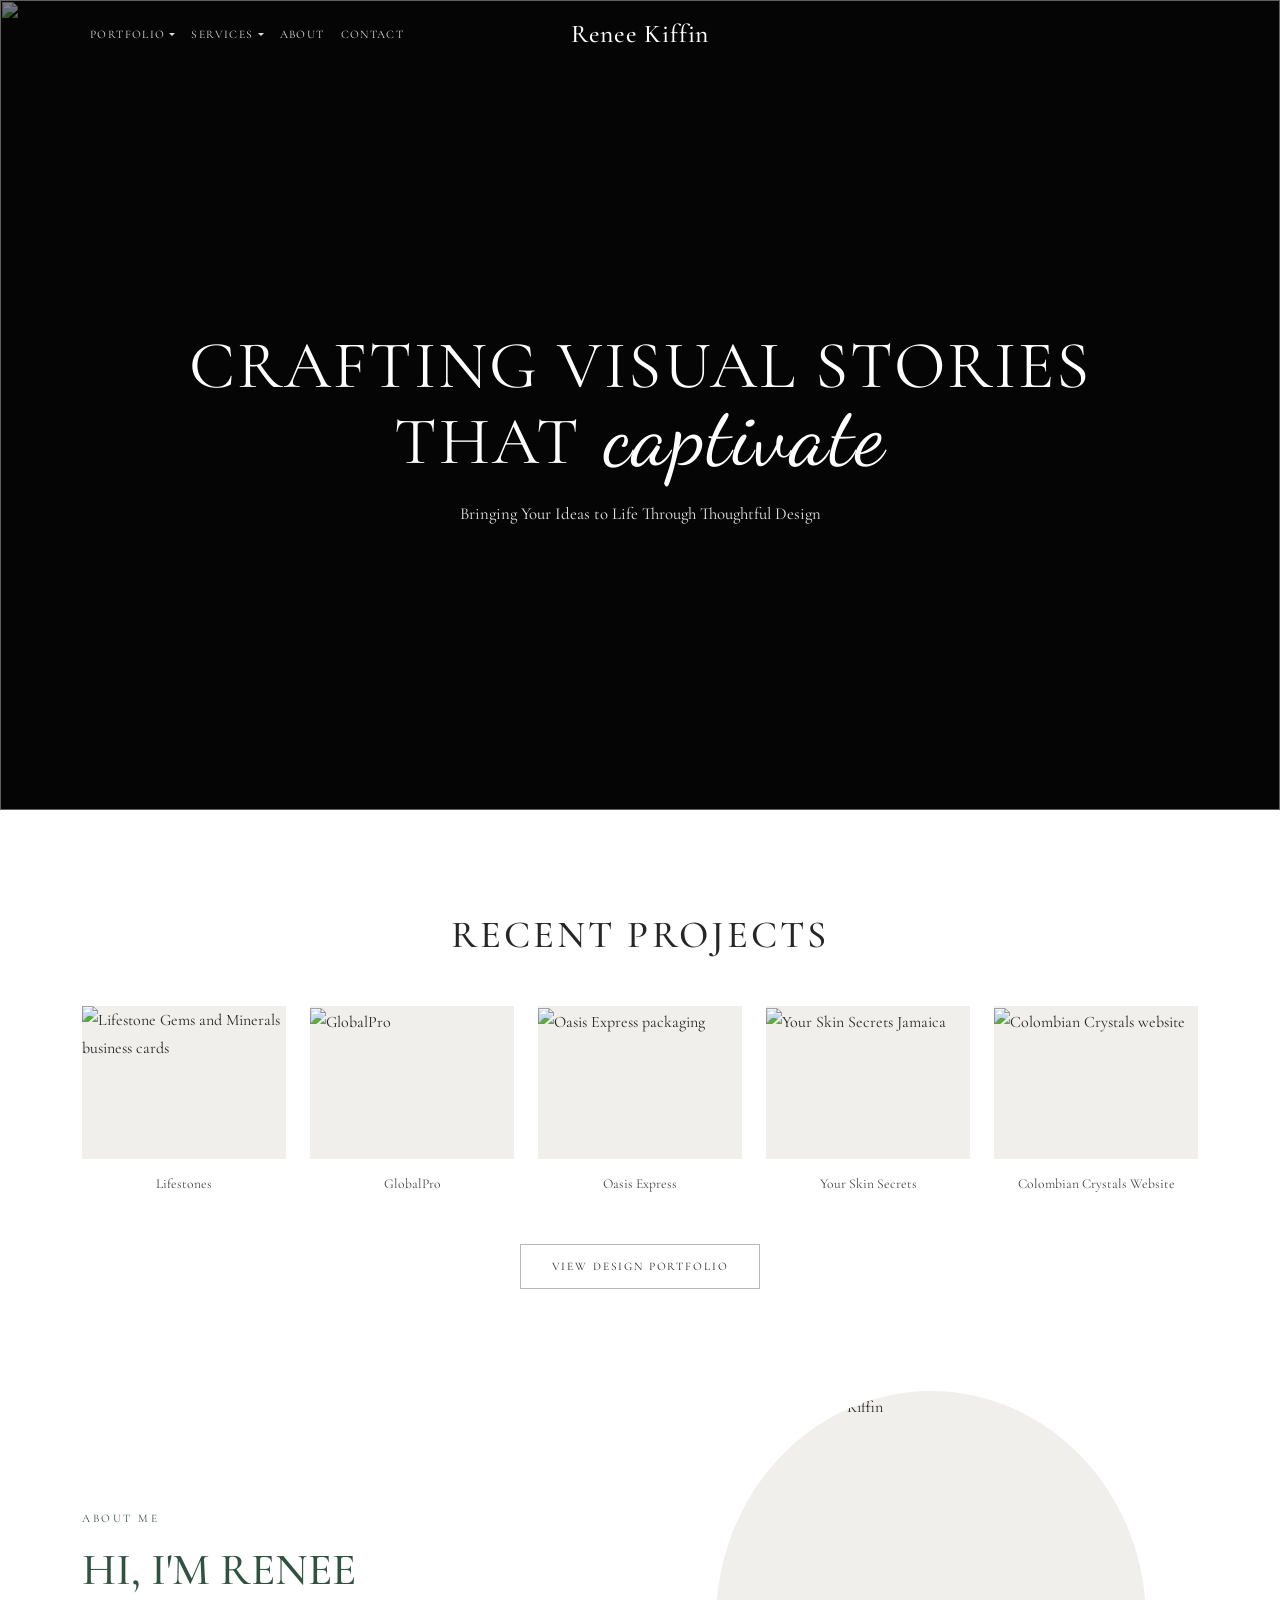
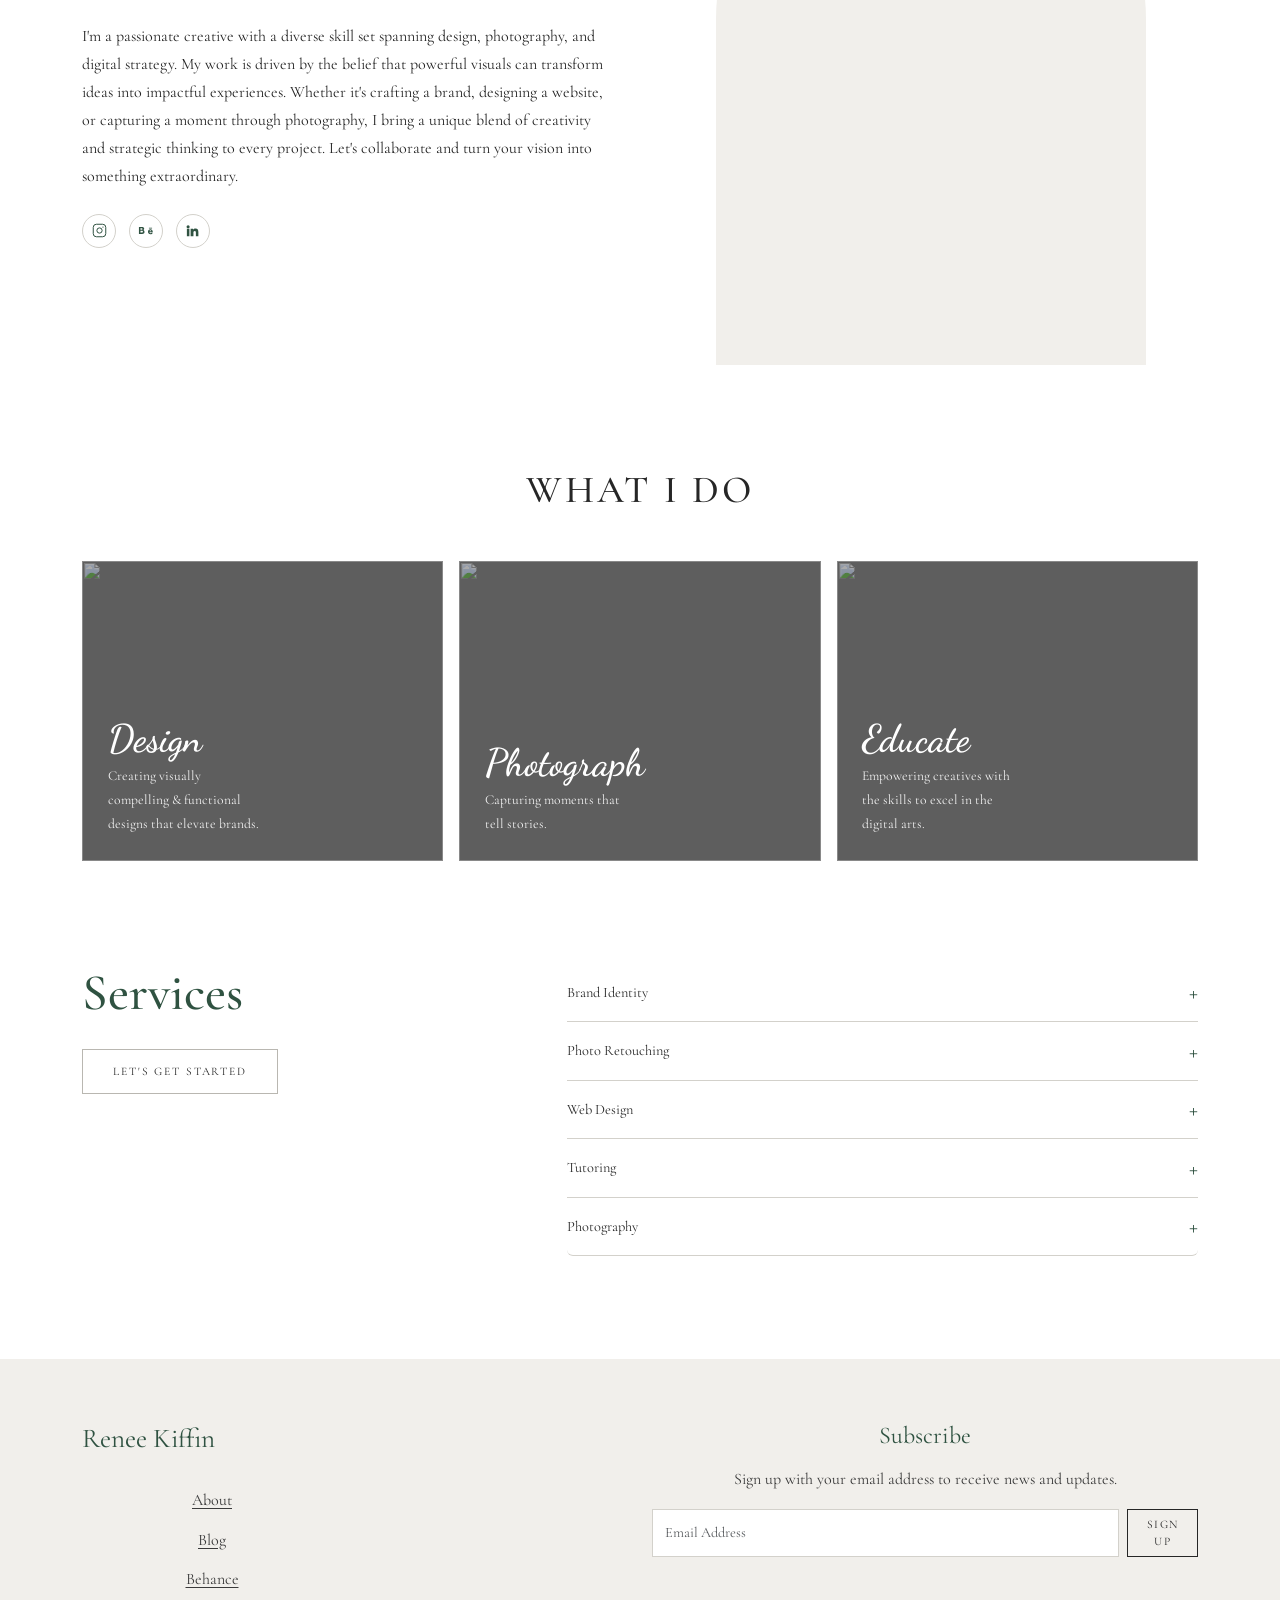
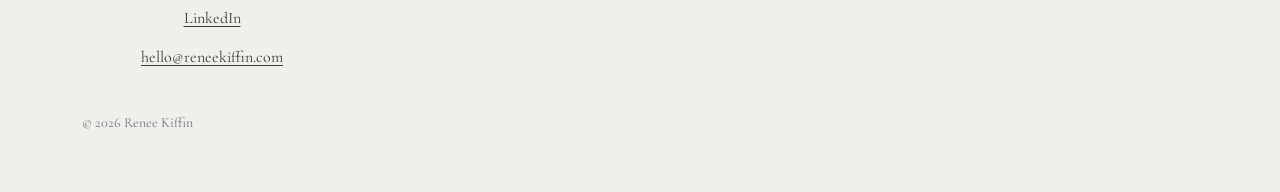
==== commit 3cd97ce1: "Rebuild homepage from real content with live CDN images - Real hero, Recent Projects (5), About Me, " ====
--- a/index.html
+++ b/index.html
@@ -6,8 +6,6 @@
   <title>Renee Kiffin</title>
   <meta name="description" content="Renee Kiffin — creative specializing in graphic design, photography, and digital strategy." />
 
-  <link rel="preconnect" href="https://fonts.googleapis.com" />
-  <link rel="preconnect" href="https://fonts.gstatic.com" crossorigin />
   <link href="https://fonts.googleapis.com/css2?family=Cormorant+Garamond:ital,wght@0,400;0,500;0,600;1,500&family=Dancing+Script:wght@500;600;700&family=Cutive+Mono&display=swap" rel="stylesheet" />
   <link rel="stylesheet" href="vendor/bootstrap/bootstrap.min.css" />
   <link rel="stylesheet" href="css/custom.css" />
@@ -16,19 +14,34 @@
 
   <!-- ===================== HERO + NAV ===================== -->
   <section class="hero">
-    <div class="hero__img">
-      <img src="images/hero-camera.jpg" alt="Canon camera on a wooden surface" data-ph="Hero — camera" />
-    </div>
-
-    <nav class="navbar navbar-expand-md rk-navbar rk-navbar--over-dark">
+    <div class="hero__bg">
+      <img src="https://images.squarespace-cdn.com/content/v1/661529ae52f1877956f2ce17/c0fa5597-355f-48df-b09e-fbd333c16232/IMG_9747.jpg?format=2500w" alt="" />
+    </div>
+
+    <nav class="navbar navbar-expand-lg rk-navbar rk-navbar--over-dark">
       <div class="container rk-nav-inner">
         <button class="navbar-toggler" type="button" data-bs-toggle="collapse" data-bs-target="#nav" aria-controls="nav" aria-expanded="false" aria-label="Toggle navigation">
           <span class="navbar-toggler-icon"></span>
         </button>
         <div class="collapse navbar-collapse" id="nav">
           <ul class="navbar-nav">
-            <li class="nav-item"><a class="nav-link" href="portfolio.html">Portfolio</a></li>
-            <li class="nav-item"><a class="nav-link" href="index.html#services">Services</a></li>
+            <li class="nav-item dropdown">
+              <a class="nav-link dropdown-toggle" href="portfolio.html" role="button" data-bs-toggle="dropdown" aria-expanded="false">Portfolio</a>
+              <ul class="dropdown-menu">
+                <li><a class="dropdown-item" href="portfolio.html">Graphic Design</a></li>
+              </ul>
+            </li>
+            <li class="nav-item dropdown">
+              <a class="nav-link dropdown-toggle" href="#" role="button" data-bs-toggle="dropdown" aria-expanded="false">Services</a>
+              <ul class="dropdown-menu">
+                <li><a class="dropdown-item" href="brand-design.html">Brand Design</a></li>
+                <li><a class="dropdown-item" href="web-design.html">Web Design</a></li>
+                <li><a class="dropdown-item" href="tutoring.html">Tutoring</a></li>
+                <li><a class="dropdown-item" href="photo-retouching.html">Photo Retouching</a></li>
+                <li><a class="dropdown-item" href="photography.html">Photography</a></li>
+                <li><a class="dropdown-item" href="weddings.html">Wedding Stationary</a></li>
+              </ul>
+            </li>
             <li class="nav-item"><a class="nav-link" href="about.html">About</a></li>
             <li class="nav-item"><a class="nav-link" href="contact.html">Contact</a></li>
           </ul>
@@ -37,12 +50,9 @@
       </div>
     </nav>
 
-    <div class="container hero__content">
-      <div class="col-lg-9">
-        <h1>Crafting Visual<br />Stories That</h1>
-        <span class="script">captivate</span>
-        <p class="hero__subtitle">Bringing Your Ideas to Life Through Thoughtful Design</p>
-      </div>
+    <div class="hero__content">
+      <h1>Crafting Visual Stories That <span class="script">Captivate</span></h1>
+      <p class="hero__subtitle">Bringing Your Ideas to Life Through Thoughtful Design</p>
     </div>
   </section>
 
@@ -50,29 +60,35 @@
   <section class="section">
     <div class="container">
       <h2 class="section-label mb-5">Recent Projects</h2>
-      <div class="row g-4">
-        <div class="col-6 col-lg-3">
-          <a class="project" href="portfolio.html">
-            <div class="project__img"><img src="images/project-lifestones.jpg" alt="Lifestones branding" data-ph="Lifestones" /></div>
+      <div class="row row-cols-2 row-cols-md-3 row-cols-lg-5 g-4">
+        <div class="col">
+          <a class="project" href="portfolio.html">
+            <div class="project__img"><img src="https://images.squarespace-cdn.com/content/v1/661529ae52f1877956f2ce17/7935be8d-49a3-426c-89ef-00ca458b6e02/business+cards.png?format=1000w" alt="Lifestone Gems and Minerals business cards" loading="lazy" /></div>
             <figcaption>Lifestones</figcaption>
           </a>
         </div>
-        <div class="col-6 col-lg-3">
-          <a class="project" href="portfolio.html">
-            <div class="project__img"><img src="images/project-globalpro.jpg" alt="GlobalPro branding" data-ph="GlobalPro" /></div>
+        <div class="col">
+          <a class="project" href="portfolio.html">
+            <div class="project__img"><img src="https://images.squarespace-cdn.com/content/v1/661529ae52f1877956f2ce17/f92cbce9-2b09-4e8f-af75-e58baabb6499/PH7A0001.jpg?format=1000w" alt="GlobalPro" loading="lazy" /></div>
             <figcaption>GlobalPro</figcaption>
           </a>
         </div>
-        <div class="col-6 col-lg-3">
-          <a class="project" href="portfolio.html">
-            <div class="project__img"><img src="images/project-oasis.jpg" alt="Oasis Express packaging" data-ph="Oasis Express" /></div>
+        <div class="col">
+          <a class="project" href="portfolio.html">
+            <div class="project__img"><img src="https://images.squarespace-cdn.com/content/v1/661529ae52f1877956f2ce17/4e45651c-8e3a-426f-9f1b-adae38529262/Tropical+Oasis+Express+Box+Mockup.jpg?format=1000w" alt="Oasis Express packaging" loading="lazy" /></div>
             <figcaption>Oasis Express</figcaption>
           </a>
         </div>
-        <div class="col-6 col-lg-3">
-          <a class="project" href="portfolio.html">
-            <div class="project__img"><img src="images/project-skinsecrets.jpg" alt="Your Skin Secrets branding" data-ph="Your Skin Secrets" /></div>
+        <div class="col">
+          <a class="project" href="portfolio.html">
+            <div class="project__img"><img src="https://images.squarespace-cdn.com/content/v1/661529ae52f1877956f2ce17/69a626d0-84db-42c8-acca-89f0ccea9beb/Social+Media+Mockup.jpg?format=1000w" alt="Your Skin Secrets Jamaica" loading="lazy" /></div>
             <figcaption>Your Skin Secrets</figcaption>
+          </a>
+        </div>
+        <div class="col">
+          <a class="project" href="portfolio.html">
+            <div class="project__img"><img src="https://images.squarespace-cdn.com/content/v1/661529ae52f1877956f2ce17/1723751763943-BRH37NY3WQ0Q01DHXGAX/Colombian+Crystals+Website+Mockup.jpg?format=1000w" alt="Colombian Crystals website" loading="lazy" /></div>
+            <figcaption>Colombian Crystals Website</figcaption>
           </a>
         </div>
       </div>
@@ -83,10 +99,10 @@
   </section>
 
   <!-- ===================== ABOUT ME ===================== -->
-  <section class="section about">
+  <section class="section about pt-0">
     <div class="container">
       <div class="row align-items-center g-5">
-        <div class="col-md-6 order-2 order-md-1">
+        <div class="col-md-6">
           <p class="eyebrow mb-3">About Me</p>
           <h2 class="mb-4">Hi, I'm Renee</h2>
           <p>
@@ -99,20 +115,20 @@
             vision into something extraordinary.
           </p>
           <div class="social-links mt-4">
-            <a href="#" aria-label="Instagram" title="Instagram">
+            <a href="http://instagram.com/reneekiffin" target="_blank" rel="noopener" aria-label="Instagram" title="Instagram">
               <svg viewBox="0 0 24 24" fill="none" stroke="currentColor" stroke-width="1.6"><rect x="2" y="2" width="20" height="20" rx="5"/><circle cx="12" cy="12" r="4.2"/><circle cx="17.5" cy="6.5" r="1" fill="currentColor" stroke="none"/></svg>
             </a>
-            <a href="#" aria-label="Behance" title="Behance">
+            <a href="https://www.behance.net/ReneeKiffin" target="_blank" rel="noopener" aria-label="Behance" title="Behance">
               <svg viewBox="0 0 24 24" fill="currentColor"><path d="M8.5 11.3c.9-.4 1.4-1.1 1.4-2.1 0-2-1.5-2.7-3.3-2.7H1.5v11h5.2c2 0 3.7-.9 3.7-3.1 0-1.4-.6-2.5-1.9-3.1zM3.9 8.4h2c.8 0 1.4.3 1.4 1.1 0 .8-.5 1.1-1.3 1.1H3.9zm2.3 6.7H3.9v-2.6h2.4c.9 0 1.6.4 1.6 1.3 0 .9-.7 1.3-1.7 1.3zM22.5 8.7h-5V7.4h5zM19.9 10c-2.3 0-3.9 1.7-3.9 4s1.5 4 3.9 4c1.8 0 3.1-.8 3.6-2.4h-2c-.2.5-.8.8-1.5.8-1 0-1.6-.6-1.7-1.6h5.3c.2-2.6-1.2-4.8-3.7-4.8zm-1.6 3.2c.1-.9.7-1.5 1.6-1.5.9 0 1.4.6 1.5 1.5z"/></svg>
             </a>
-            <a href="#" aria-label="LinkedIn" title="LinkedIn">
+            <a href="https://www.linkedin.com/in/Reneekiffin/" target="_blank" rel="noopener" aria-label="LinkedIn" title="LinkedIn">
               <svg viewBox="0 0 24 24" fill="currentColor"><path d="M4.98 3.5a2.5 2.5 0 11-.02 5 2.5 2.5 0 01.02-5zM3 9h4v12H3zM9 9h3.8v1.7h.05c.53-1 1.83-2.05 3.77-2.05 4.03 0 4.78 2.65 4.78 6.1V21h-4v-5.4c0-1.3-.02-2.96-1.8-2.96-1.8 0-2.08 1.4-2.08 2.86V21H9z"/></svg>
             </a>
           </div>
         </div>
-        <div class="col-md-6 order-1 order-md-2">
-          <div class="about__portrait mx-auto" style="max-width: 420px;">
-            <img src="images/renee-portrait.jpg" alt="Portrait of Renee Kiffin" data-ph="Portrait" />
+        <div class="col-md-6">
+          <div class="about__portrait mx-auto" style="max-width: 430px;">
+            <img src="https://images.squarespace-cdn.com/content/v1/661529ae52f1877956f2ce17/34ac49cd-d77b-4610-b847-af6c4091e883/Renee+Kiffin+Graphic+Designer+Portrait.jpg?format=1000w" alt="Portrait of Renee Kiffin" loading="lazy" />
           </div>
         </div>
       </div>
@@ -125,31 +141,31 @@
       <h2 class="section-label mb-5">What I Do</h2>
       <div class="row g-3">
         <div class="col-md-4">
-          <div class="dothing">
-            <img src="images/whatido-design.jpg" alt="" data-ph="Design" />
+          <a class="dothing" href="portfolio.html">
+            <img src="https://images.squarespace-cdn.com/content/v1/661529ae52f1877956f2ce17/3bb65c81-2178-4f32-9eba-eef30ccc24f8/IMG_9756.jpg?format=1000w" alt="" loading="lazy" />
             <div class="dothing__body">
               <h3>Design</h3>
               <p>Creating visually compelling &amp; functional designs that elevate brands.</p>
             </div>
-          </div>
+          </a>
         </div>
         <div class="col-md-4">
-          <div class="dothing">
-            <img src="images/whatido-photography.jpg" alt="" data-ph="Photography" />
+          <a class="dothing" href="photography.html">
+            <img src="https://images.squarespace-cdn.com/content/v1/661529ae52f1877956f2ce17/458f23ba-f559-4ad6-ad75-860e31b9b708/IMG_9753.jpg?format=1000w" alt="" loading="lazy" />
             <div class="dothing__body">
-              <h3>Photography</h3>
+              <h3>Photograph</h3>
               <p>Capturing moments that tell stories.</p>
             </div>
-          </div>
+          </a>
         </div>
         <div class="col-md-4">
-          <div class="dothing">
-            <img src="images/whatido-educate.jpg" alt="" data-ph="Educate" />
+          <a class="dothing" href="tutoring.html">
+            <img src="https://images.squarespace-cdn.com/content/v1/661529ae52f1877956f2ce17/731b5278-8485-4eb5-8c72-62e68b49c5b5/IMG_9754.jpg?format=1000w" alt="" loading="lazy" />
             <div class="dothing__body">
               <h3>Educate</h3>
               <p>Empowering creatives with the skills to excel in the digital arts.</p>
             </div>
-          </div>
+          </a>
         </div>
       </div>
     </div>
@@ -161,48 +177,38 @@
       <div class="row g-5">
         <div class="col-md-5">
           <h2 class="services__title mb-4">Services</h2>
-          <a class="btn btn-rk btn-rk-dark" href="contact.html">Let's Get Started</a>
+          <a class="btn btn-rk btn-rk-dark" href="mailto:hello@reneekiffin.com">Let's Get Started</a>
         </div>
         <div class="col-md-7">
           <div class="accordion rk-accordion" id="servicesAccordion">
             <div class="accordion-item">
-              <h2 class="accordion-header">
-                <button class="accordion-button collapsed" type="button" data-bs-toggle="collapse" data-bs-target="#svc1">Brand Identity</button>
-              </h2>
+              <h2 class="accordion-header"><button class="accordion-button collapsed" type="button" data-bs-toggle="collapse" data-bs-target="#svc1">Brand Identity</button></h2>
               <div id="svc1" class="accordion-collapse collapse" data-bs-parent="#servicesAccordion">
-                <div class="accordion-body">Logo design, visual systems, and cohesive brand guidelines that make your business memorable.</div>
-              </div>
-            </div>
-            <div class="accordion-item">
-              <h2 class="accordion-header">
-                <button class="accordion-button collapsed" type="button" data-bs-toggle="collapse" data-bs-target="#svc2">Photo Retouching</button>
-              </h2>
+                <div class="accordion-body">Comprehensive branding packages that include everything from color schemes to typography to establish a cohesive brand image.</div>
+              </div>
+            </div>
+            <div class="accordion-item">
+              <h2 class="accordion-header"><button class="accordion-button collapsed" type="button" data-bs-toggle="collapse" data-bs-target="#svc2">Photo Retouching</button></h2>
               <div id="svc2" class="accordion-collapse collapse" data-bs-parent="#servicesAccordion">
-                <div class="accordion-body">Professional editing and retouching to make every image polished and print-ready.</div>
-              </div>
-            </div>
-            <div class="accordion-item">
-              <h2 class="accordion-header">
-                <button class="accordion-button collapsed" type="button" data-bs-toggle="collapse" data-bs-target="#svc3">Web Design</button>
-              </h2>
+                <div class="accordion-body">Enhancing and perfecting images to ensure they look their best for your brand's needs.</div>
+              </div>
+            </div>
+            <div class="accordion-item">
+              <h2 class="accordion-header"><button class="accordion-button collapsed" type="button" data-bs-toggle="collapse" data-bs-target="#svc3">Web Design</button></h2>
               <div id="svc3" class="accordion-collapse collapse" data-bs-parent="#servicesAccordion">
-                <div class="accordion-body">Responsive, thoughtfully designed websites that reflect your brand and convert visitors.</div>
-              </div>
-            </div>
-            <div class="accordion-item">
-              <h2 class="accordion-header">
-                <button class="accordion-button collapsed" type="button" data-bs-toggle="collapse" data-bs-target="#svc4">Tutoring</button>
-              </h2>
+                <div class="accordion-body">Developing responsive and user-friendly websites that effectively represent your business.</div>
+              </div>
+            </div>
+            <div class="accordion-item">
+              <h2 class="accordion-header"><button class="accordion-button collapsed" type="button" data-bs-toggle="collapse" data-bs-target="#svc4">Tutoring</button></h2>
               <div id="svc4" class="accordion-collapse collapse" data-bs-parent="#servicesAccordion">
-                <div class="accordion-body">One-on-one guidance in design tools and creative fundamentals to grow your skills.</div>
-              </div>
-            </div>
-            <div class="accordion-item">
-              <h2 class="accordion-header">
-                <button class="accordion-button collapsed" type="button" data-bs-toggle="collapse" data-bs-target="#svc5">Photography</button>
-              </h2>
+                <div class="accordion-body">Offering personalized tutoring sessions in graphic design, focusing on tools like Photoshop and Illustrator to help you master your skills.</div>
+              </div>
+            </div>
+            <div class="accordion-item">
+              <h2 class="accordion-header"><button class="accordion-button collapsed" type="button" data-bs-toggle="collapse" data-bs-target="#svc5">Photography</button></h2>
               <div id="svc5" class="accordion-collapse collapse" data-bs-parent="#servicesAccordion">
-                <div class="accordion-body">Product, brand, and lifestyle photography that captures your story authentically.</div>
+                <div class="accordion-body">Offering professional photography services for various needs, including product, portrait, and event photography.</div>
               </div>
             </div>
           </div>
@@ -220,8 +226,8 @@
           <ul class="footer-links text-center" style="max-width: 260px;">
             <li><a href="about.html">About</a></li>
             <li><a href="#">Blog</a></li>
-            <li><a href="#">Behance</a></li>
-            <li><a href="#">LinkedIn</a></li>
+            <li><a href="https://www.behance.net/ReneeKiffin" target="_blank" rel="noopener">Behance</a></li>
+            <li><a href="https://www.linkedin.com/in/Reneekiffin/" target="_blank" rel="noopener">LinkedIn</a></li>
             <li><a href="mailto:hello@reneekiffin.com">hello@reneekiffin.com</a></li>
           </ul>
         </div>
--- a/css/custom.css
+++ b/css/custom.css
@@ -173,6 +173,18 @@
   background-image: url("data:image/svg+xml,%3csvg xmlns='http://www.w3.org/2000/svg' viewBox='0 0 30 30'%3e%3cpath stroke='rgba(255,255,255,0.9)' stroke-linecap='round' stroke-miterlimit='10' stroke-width='2' d='M4 7h22M4 15h22M4 23h22'/%3e%3c/svg%3e");
 }
 
+/* Dropdown folders (Portfolio / Services) */
+.rk-navbar .dropdown-menu {
+  border: 0; border-radius: 0; margin-top: 0.4rem; padding: 0.5rem 0; min-width: 210px;
+  background: #fff; box-shadow: 0 10px 30px rgba(0,0,0,0.12);
+}
+.rk-navbar .dropdown-item {
+  font-family: var(--rk-celesta); text-transform: uppercase; letter-spacing: 0.1em;
+  font-size: 0.72rem; color: #444; padding: 0.55rem 1.3rem;
+}
+.rk-navbar .dropdown-item:hover, .rk-navbar .dropdown-item:focus { background: var(--rk-cream); color: var(--rk-green); }
+.rk-navbar .nav-link.dropdown-toggle::after { vertical-align: 0.15em; margin-left: 0.35em; }
+
 /* light (about, contact) */
 .rk-navbar--light .nav-link { color: #444; }
 .rk-navbar--light .nav-link:hover,
@@ -190,32 +202,27 @@
   align-items: center;
   overflow: hidden;
 }
-.hero__img { position: absolute; top: 0; left: 0; bottom: 0; width: 42%; z-index: 1; }
-.hero__img img, .hero__img .ph { width: 100%; height: 100%; object-fit: cover; }
-.hero__content { position: relative; z-index: 5; color: #fff; padding-top: 3rem; }
+.hero { justify-content: center; text-align: center; color: #fff; }
+.hero__bg { position: absolute; inset: 0; z-index: 1; }
+.hero__bg img, .hero__bg .ph { width: 100%; height: 100%; object-fit: cover; }
+.hero__bg::after { content: ""; position: absolute; inset: 0; background: rgba(0,0,0,0.5); }
+.hero__content { position: relative; z-index: 5; padding: 6rem 1.25rem 3rem; max-width: 1000px; }
 .hero h1 {
   font-family: var(--rk-display);
-  font-size: clamp(2.4rem, 5vw, 4rem);
-  line-height: 1.06;
-  text-transform: uppercase;
-  margin-bottom: 0;
-}
-.hero .script {
+  font-size: clamp(2.4rem, 5.5vw, 4.2rem);
+  line-height: 1.1;
+  text-transform: uppercase;
+  margin-bottom: 0.3em;
+}
+.hero h1 .script {
   font-family: var(--rk-script);
-  text-transform: none;
-  font-weight: 600;
-  font-size: clamp(3rem, 7vw, 5.5rem);
-  line-height: 1;
-  display: block;
-  margin: 0.05em 0 0.35em;
-}
-.hero__subtitle { font-family: var(--rk-mono); font-size: 0.95rem; color: rgba(255,255,255,0.85); }
-
-@media (max-width: 767.98px) {
-  .hero { display: block; }
-  .hero__img { position: relative; width: 100%; height: 38vh; }
-  .hero__content { padding: 2.5rem 0 3.5rem; }
-}
+  text-transform: lowercase;
+  font-size: 1.25em;
+  display: inline-block;
+  margin-left: 0.06em;
+  line-height: 0.8;
+}
+.hero__subtitle { font-family: var(--rk-celesta); font-size: 1.05rem; color: rgba(255,255,255,0.9); margin: 0; }
 
 /* ==========================================================================
    Section helpers
@@ -274,6 +281,7 @@
 .dothing {
   position: relative;
   min-height: 300px;
+  text-decoration: none;
   background: var(--rk-gray);
   overflow: hidden;
   display: flex;
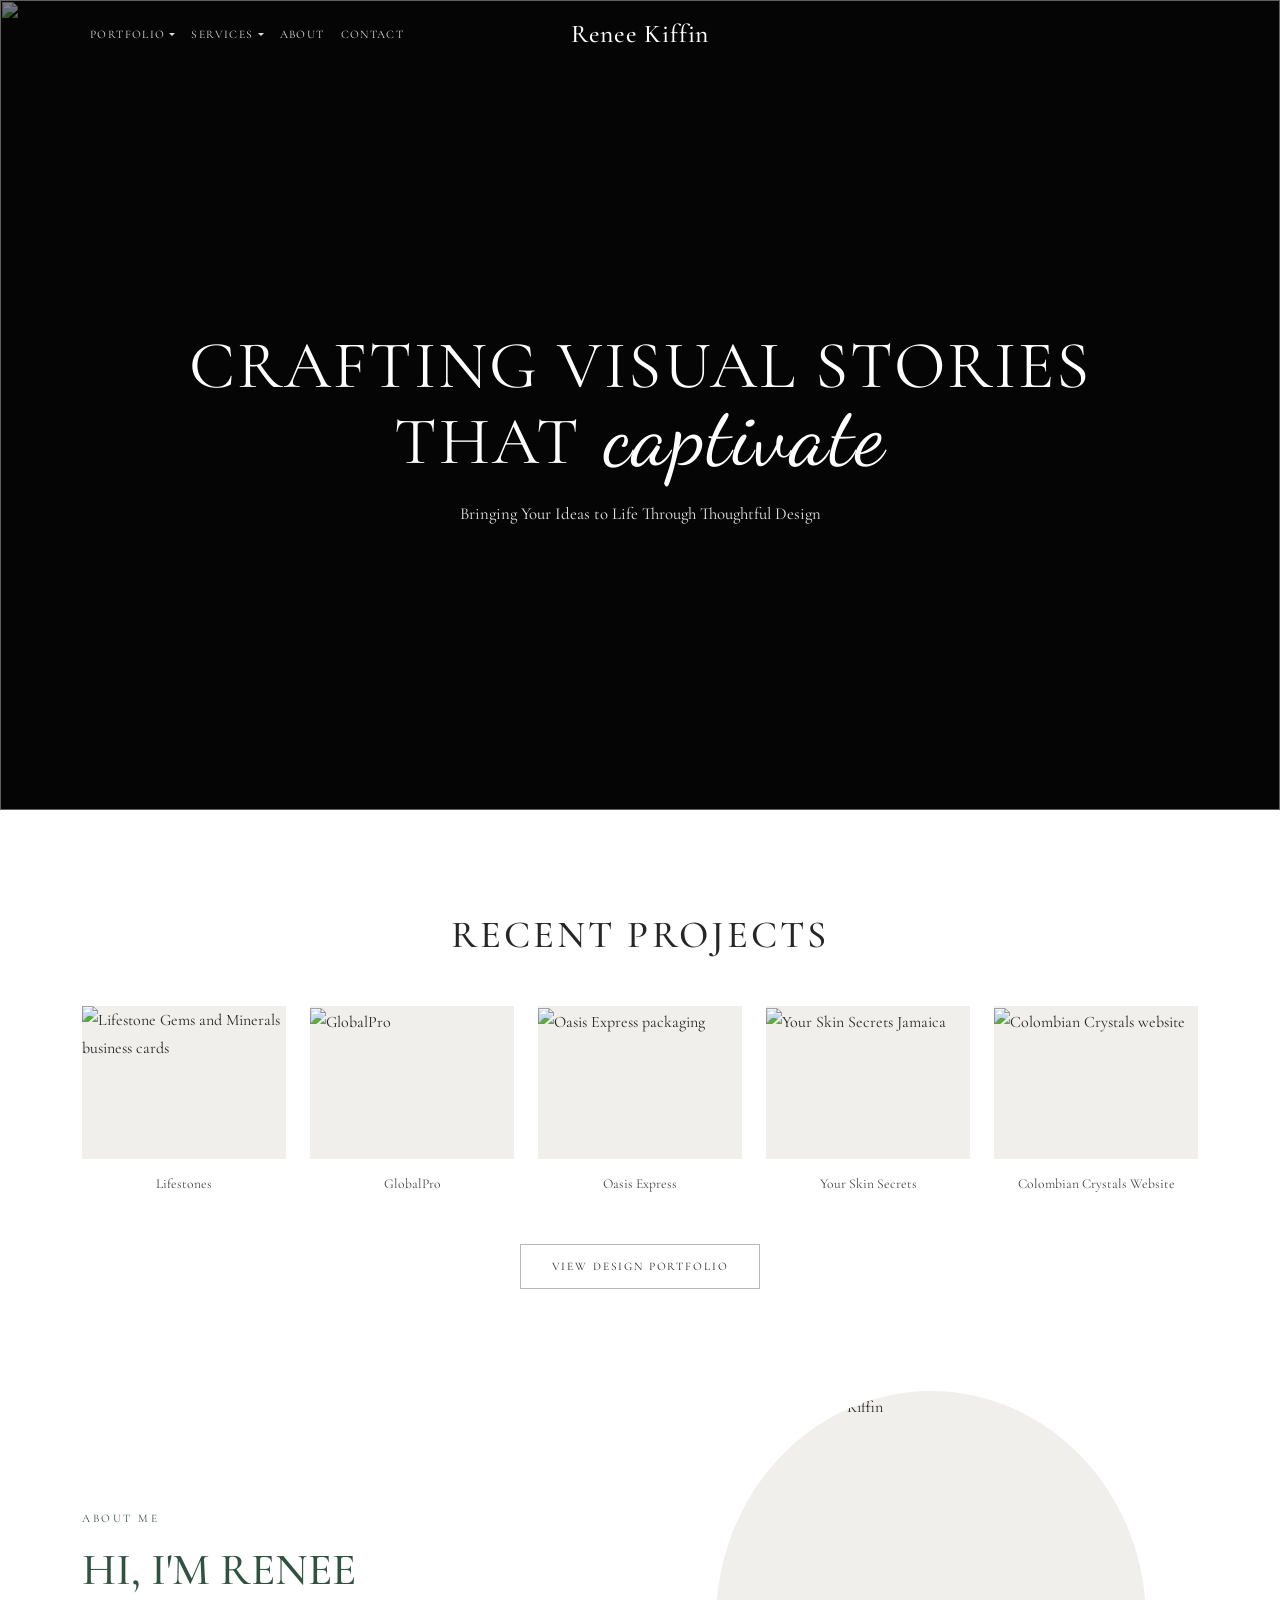
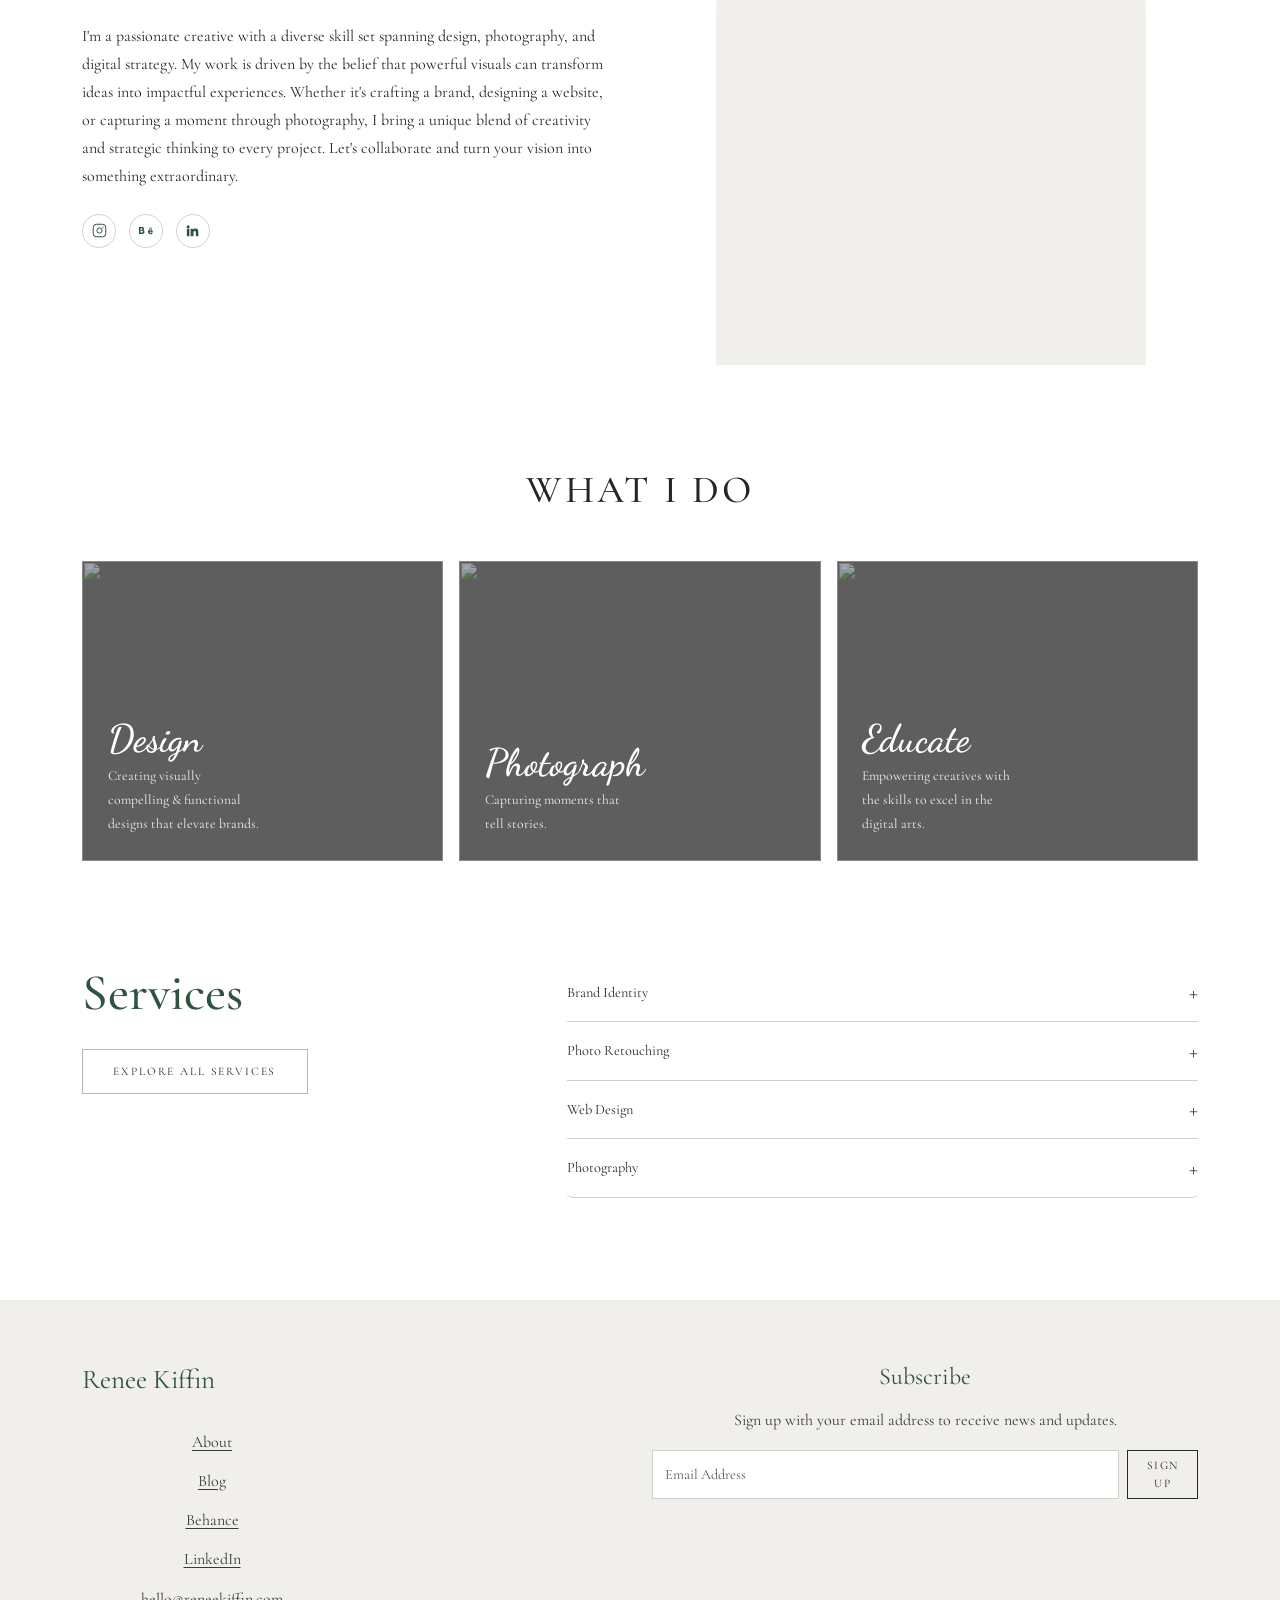
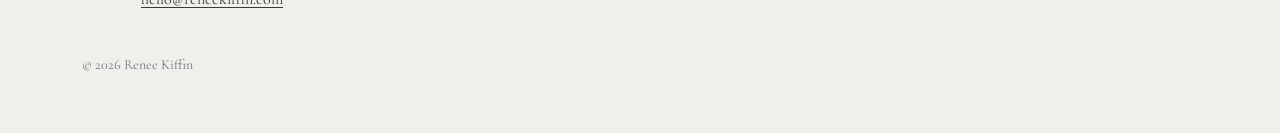
==== commit 9ab45fac: "Add consolidated Services overview page Add services.html: a standalone page presenting all offering" ====
--- a/index.html
+++ b/index.html
@@ -18,37 +18,7 @@
       <img src="https://images.squarespace-cdn.com/content/v1/661529ae52f1877956f2ce17/c0fa5597-355f-48df-b09e-fbd333c16232/IMG_9747.jpg?format=2500w" alt="" />
     </div>
 
-    <nav class="navbar navbar-expand-lg rk-navbar rk-navbar--over-dark">
-      <div class="container rk-nav-inner">
-        <button class="navbar-toggler" type="button" data-bs-toggle="collapse" data-bs-target="#nav" aria-controls="nav" aria-expanded="false" aria-label="Toggle navigation">
-          <span class="navbar-toggler-icon"></span>
-        </button>
-        <div class="collapse navbar-collapse" id="nav">
-          <ul class="navbar-nav">
-            <li class="nav-item dropdown">
-              <a class="nav-link dropdown-toggle" href="portfolio.html" role="button" data-bs-toggle="dropdown" aria-expanded="false">Portfolio</a>
-              <ul class="dropdown-menu">
-                <li><a class="dropdown-item" href="portfolio.html">Graphic Design</a></li>
-              </ul>
-            </li>
-            <li class="nav-item dropdown">
-              <a class="nav-link dropdown-toggle" href="#" role="button" data-bs-toggle="dropdown" aria-expanded="false">Services</a>
-              <ul class="dropdown-menu">
-                <li><a class="dropdown-item" href="brand-design.html">Brand Design</a></li>
-                <li><a class="dropdown-item" href="web-design.html">Web Design</a></li>
-                <li><a class="dropdown-item" href="tutoring.html">Tutoring</a></li>
-                <li><a class="dropdown-item" href="photo-retouching.html">Photo Retouching</a></li>
-                <li><a class="dropdown-item" href="photography.html">Photography</a></li>
-                <li><a class="dropdown-item" href="weddings.html">Wedding Stationary</a></li>
-              </ul>
-            </li>
-            <li class="nav-item"><a class="nav-link" href="about.html">About</a></li>
-            <li class="nav-item"><a class="nav-link" href="contact.html">Contact</a></li>
-          </ul>
-        </div>
-        <a class="navbar-brand" href="index.html">Renee Kiffin</a>
-      </div>
-    </nav>
+    <div data-chrome="nav" data-variant="dark" data-active=""></div>
 
     <div class="hero__content">
       <h1>Crafting Visual Stories That <span class="script">Captivate</span></h1>
@@ -159,7 +129,7 @@
           </a>
         </div>
         <div class="col-md-4">
-          <a class="dothing" href="tutoring.html">
+          <a class="dothing" href="contact.html">
             <img src="https://images.squarespace-cdn.com/content/v1/661529ae52f1877956f2ce17/731b5278-8485-4eb5-8c72-62e68b49c5b5/IMG_9754.jpg?format=1000w" alt="" loading="lazy" />
             <div class="dothing__body">
               <h3>Educate</h3>
@@ -177,7 +147,7 @@
       <div class="row g-5">
         <div class="col-md-5">
           <h2 class="services__title mb-4">Services</h2>
-          <a class="btn btn-rk btn-rk-dark" href="mailto:hello@reneekiffin.com">Let's Get Started</a>
+          <a class="btn btn-rk btn-rk-dark" href="services.html">Explore All Services</a>
         </div>
         <div class="col-md-7">
           <div class="accordion rk-accordion" id="servicesAccordion">
@@ -200,12 +170,6 @@
               </div>
             </div>
             <div class="accordion-item">
-              <h2 class="accordion-header"><button class="accordion-button collapsed" type="button" data-bs-toggle="collapse" data-bs-target="#svc4">Tutoring</button></h2>
-              <div id="svc4" class="accordion-collapse collapse" data-bs-parent="#servicesAccordion">
-                <div class="accordion-body">Offering personalized tutoring sessions in graphic design, focusing on tools like Photoshop and Illustrator to help you master your skills.</div>
-              </div>
-            </div>
-            <div class="accordion-item">
               <h2 class="accordion-header"><button class="accordion-button collapsed" type="button" data-bs-toggle="collapse" data-bs-target="#svc5">Photography</button></h2>
               <div id="svc5" class="accordion-collapse collapse" data-bs-parent="#servicesAccordion">
                 <div class="accordion-body">Offering professional photography services for various needs, including product, portrait, and event photography.</div>
@@ -218,32 +182,7 @@
   </section>
 
   <!-- ===================== FOOTER ===================== -->
-  <footer class="site-footer">
-    <div class="container">
-      <div class="row gy-4">
-        <div class="col-md-6">
-          <div class="footer-brand mb-4">Renee Kiffin</div>
-          <ul class="footer-links text-center" style="max-width: 260px;">
-            <li><a href="about.html">About</a></li>
-            <li><a href="#">Blog</a></li>
-            <li><a href="https://www.behance.net/ReneeKiffin" target="_blank" rel="noopener">Behance</a></li>
-            <li><a href="https://www.linkedin.com/in/Reneekiffin/" target="_blank" rel="noopener">LinkedIn</a></li>
-            <li><a href="mailto:hello@reneekiffin.com">hello@reneekiffin.com</a></li>
-          </ul>
-        </div>
-        <div class="col-md-6 subscribe text-center">
-          <div class="subscribe-title mb-2">Subscribe</div>
-          <p class="mb-3">Sign up with your email address to receive news and updates.</p>
-          <form class="d-flex justify-content-center" data-stub-form="Thanks for subscribing!">
-            <input type="email" class="form-control me-2" placeholder="Email Address" aria-label="Email Address" required />
-            <button class="btn" type="submit">Sign Up</button>
-          </form>
-          <p data-form-note hidden class="mt-2 small text-green mb-0"></p>
-        </div>
-      </div>
-      <div class="mt-4 pt-3 small text-secondary">&copy; <span data-year>2026</span> Renee Kiffin</div>
-    </div>
-  </footer>
+  <div data-chrome="footer"></div>
 
   <script src="vendor/bootstrap/bootstrap.bundle.min.js"></script>
   <script src="js/main.js"></script>
--- a/css/custom.css
+++ b/css/custom.css
@@ -11,32 +11,38 @@
    download each .otf into a local /fonts folder and repoint the src URLs. */
 @font-face {
   font-family: "Celesta-Medium";
-  src: url("https://static1.squarespace.com/static/661529ae52f1877956f2ce17/t/6622c51a74e9b17a8a8a68e1/1713554714670/Celesta-Medium.otf");
+  src: url("fonts/Celesta-Medium.otf") format("opentype"),
+       url("https://static1.squarespace.com/static/661529ae52f1877956f2ce17/t/6622c51a74e9b17a8a8a68e1/1713554714670/Celesta-Medium.otf") format("opentype");
   font-display: swap;
 }
 @font-face {
   font-family: "Celesta-Bold";
-  src: url("https://static1.squarespace.com/static/661529ae52f1877956f2ce17/t/6622c51a4e6ac81820e4c54b/1713554714603/Celesta-Bold.otf");
+  src: url("fonts/Celesta-Bold.otf") format("opentype"),
+       url("https://static1.squarespace.com/static/661529ae52f1877956f2ce17/t/6622c51a4e6ac81820e4c54b/1713554714603/Celesta-Bold.otf") format("opentype");
   font-display: swap;
 }
 @font-face {
   font-family: "Celesta-Extrabold";
-  src: url("https://static1.squarespace.com/static/661529ae52f1877956f2ce17/t/6622c51a8327f75da80b271d/1713554714669/Celesta-ExtraBold.otf");
+  src: url("fonts/Celesta-ExtraBold.otf") format("opentype"),
+       url("https://static1.squarespace.com/static/661529ae52f1877956f2ce17/t/6622c51a8327f75da80b271d/1713554714669/Celesta-ExtraBold.otf") format("opentype");
   font-display: swap;
 }
 @font-face {
   font-family: "Manchester";
-  src: url("https://static1.squarespace.com/static/661529ae52f1877956f2ce17/t/6689c97e8ac6370940a0d2e9/1720306046552/Manchester+Signature+otf.otf");
-  font-display: swap;
-}
-@font-face {
+  src: url("fonts/Manchester Signature otf.otf") format("opentype"),
+       url("https://static1.squarespace.com/static/661529ae52f1877956f2ce17/t/6689c97e8ac6370940a0d2e9/1720306046552/Manchester+Signature+otf.otf") format("opentype");
+  font-display: swap;
+}
+@font-face {
+  /* De Lionist (script) — not in the uploaded font set, loaded from the CDN. */
   font-family: "Lion";
-  src: url("https://static1.squarespace.com/static/661529ae52f1877956f2ce17/t/677c116af139fa72fbcf0791/1736184170498/De+Lionist.otf");
+  src: url("https://static1.squarespace.com/static/661529ae52f1877956f2ce17/t/677c116af139fa72fbcf0791/1736184170498/De+Lionist.otf") format("opentype");
   font-display: swap;
 }
 @font-face {
   font-family: "Nine";
-  src: url("https://static1.squarespace.com/static/661529ae52f1877956f2ce17/t/677c13612118aa72a81a9d45/1736184673852/Behind-The-Nineties-Rg.otf");
+  src: url("fonts/Behind-The-Nineties-Rg.otf") format("opentype"),
+       url("https://static1.squarespace.com/static/661529ae52f1877956f2ce17/t/677c13612118aa72a81a9d45/1736184673852/Behind-The-Nineties-Rg.otf") format("opentype");
   font-display: swap;
 }
 
@@ -389,6 +395,79 @@
 .portfolio-grid .tile:hover img { transform: scale(1.03); }
 
 /* ==========================================================================
+   Service pages (Brand Design, Web Design, Photo Retouching, Photography)
+   ========================================================================== */
+.svc-hero {
+  position: relative;
+  min-height: 60vh;
+  display: flex;
+  align-items: center;
+  justify-content: center;
+  text-align: center;
+  color: #fff;
+  background: var(--rk-black);
+  overflow: hidden;
+}
+.svc-hero__bg { position: absolute; inset: 0; z-index: 1; }
+.svc-hero__bg img { width: 100%; height: 100%; object-fit: cover; }
+.svc-hero__bg::after { content: ""; position: absolute; inset: 0; background: rgba(0,0,0,0.5); }
+.svc-hero__content { position: relative; z-index: 5; padding: 7rem 1.25rem 3rem; max-width: 900px; }
+.svc-hero__content h1 { font-family: var(--rk-display); text-transform: uppercase; font-size: clamp(2.2rem,5vw,3.6rem); }
+.svc-hero__content .script { font-family: var(--rk-script); text-transform: none; }
+.svc-hero__content p { color: rgba(255,255,255,0.9); }
+
+.price-card { border: 1px solid var(--rk-line); padding: 1.8rem 1.6rem; height: 100%; }
+.price-card .price { font-family: var(--rk-display); color: var(--rk-green); font-size: 1.7rem; line-height: 1; }
+.price-card h3 { font-size: 1.15rem; margin: 0.4rem 0 1rem; }
+.price-list { list-style: none; padding-left: 0; margin: 0; }
+.price-list li { font-size: 0.8rem; padding: 0.3rem 0; border-bottom: 1px dashed var(--rk-line); color: #555; }
+
+.svc-project img { width: 100%; height: 100%; object-fit: cover; aspect-ratio: 16/9; background: var(--rk-cream); }
+.svc-gallery img { width: 100%; height: 100%; object-fit: cover; aspect-ratio: 1/1; background: var(--rk-cream); }
+
+/* ==========================================================================
+   Services overview page (services.html) — one card per offering
+   ========================================================================== */
+.services-intro { max-width: 62ch; margin-inline: auto; color: #3a3a3a; }
+
+.svc-card {
+  height: 100%;
+  display: flex;
+  flex-direction: column;
+  background: #fff;
+  border: 1px solid var(--rk-line);
+  text-decoration: none;
+  color: inherit;
+  overflow: hidden;
+  transition: box-shadow 0.3s ease, transform 0.3s ease;
+}
+.svc-card:hover { box-shadow: 0 18px 40px rgba(22,58,43,0.12); transform: translateY(-4px); color: inherit; }
+.svc-card__img { aspect-ratio: 4 / 3; overflow: hidden; background: var(--rk-cream); }
+.svc-card__img img, .svc-card__img .ph {
+  width: 100%; height: 100%; object-fit: cover;
+  transition: transform 0.6s cubic-bezier(0.22,1,0.36,1);
+}
+.svc-card:hover .svc-card__img img { transform: scale(1.05); }
+.svc-card__body { padding: 1.6rem 1.5rem 1.8rem; display: flex; flex-direction: column; flex: 1 1 auto; }
+.svc-card__body h3 { color: var(--rk-green); font-size: 1.35rem; margin-bottom: 0.6rem; }
+.svc-card__body p { font-size: 0.9rem; color: #555; margin-bottom: 1rem; }
+.svc-card__tags { list-style: none; padding: 0; margin: 0 0 1.3rem; display: flex; flex-wrap: wrap; gap: 0.4rem; }
+.svc-card__tags li {
+  font-family: var(--rk-mono); font-size: 0.66rem; letter-spacing: 0.08em; text-transform: uppercase;
+  color: var(--rk-green); background: var(--rk-cream); padding: 0.28rem 0.7rem; border-radius: 999px;
+}
+.svc-card__more {
+  margin-top: auto; font-family: var(--rk-mono); text-transform: uppercase;
+  letter-spacing: 0.14em; font-size: 0.72rem; color: var(--rk-green);
+}
+.svc-card:hover .svc-card__more { text-decoration: underline; text-underline-offset: 4px; }
+
+/* Closing call-to-action band */
+.svc-cta { background: var(--rk-green-deep); color: #fff; }
+.svc-cta h2 { color: #fff; font-size: clamp(1.8rem, 4vw, 2.8rem); }
+.svc-cta p { color: rgba(255,255,255,0.85); }
+
+/* ==========================================================================
    Footer
    ========================================================================== */
 .site-footer { background: var(--rk-cream); padding-block: 3.5rem; color: #3a3a3a; }
